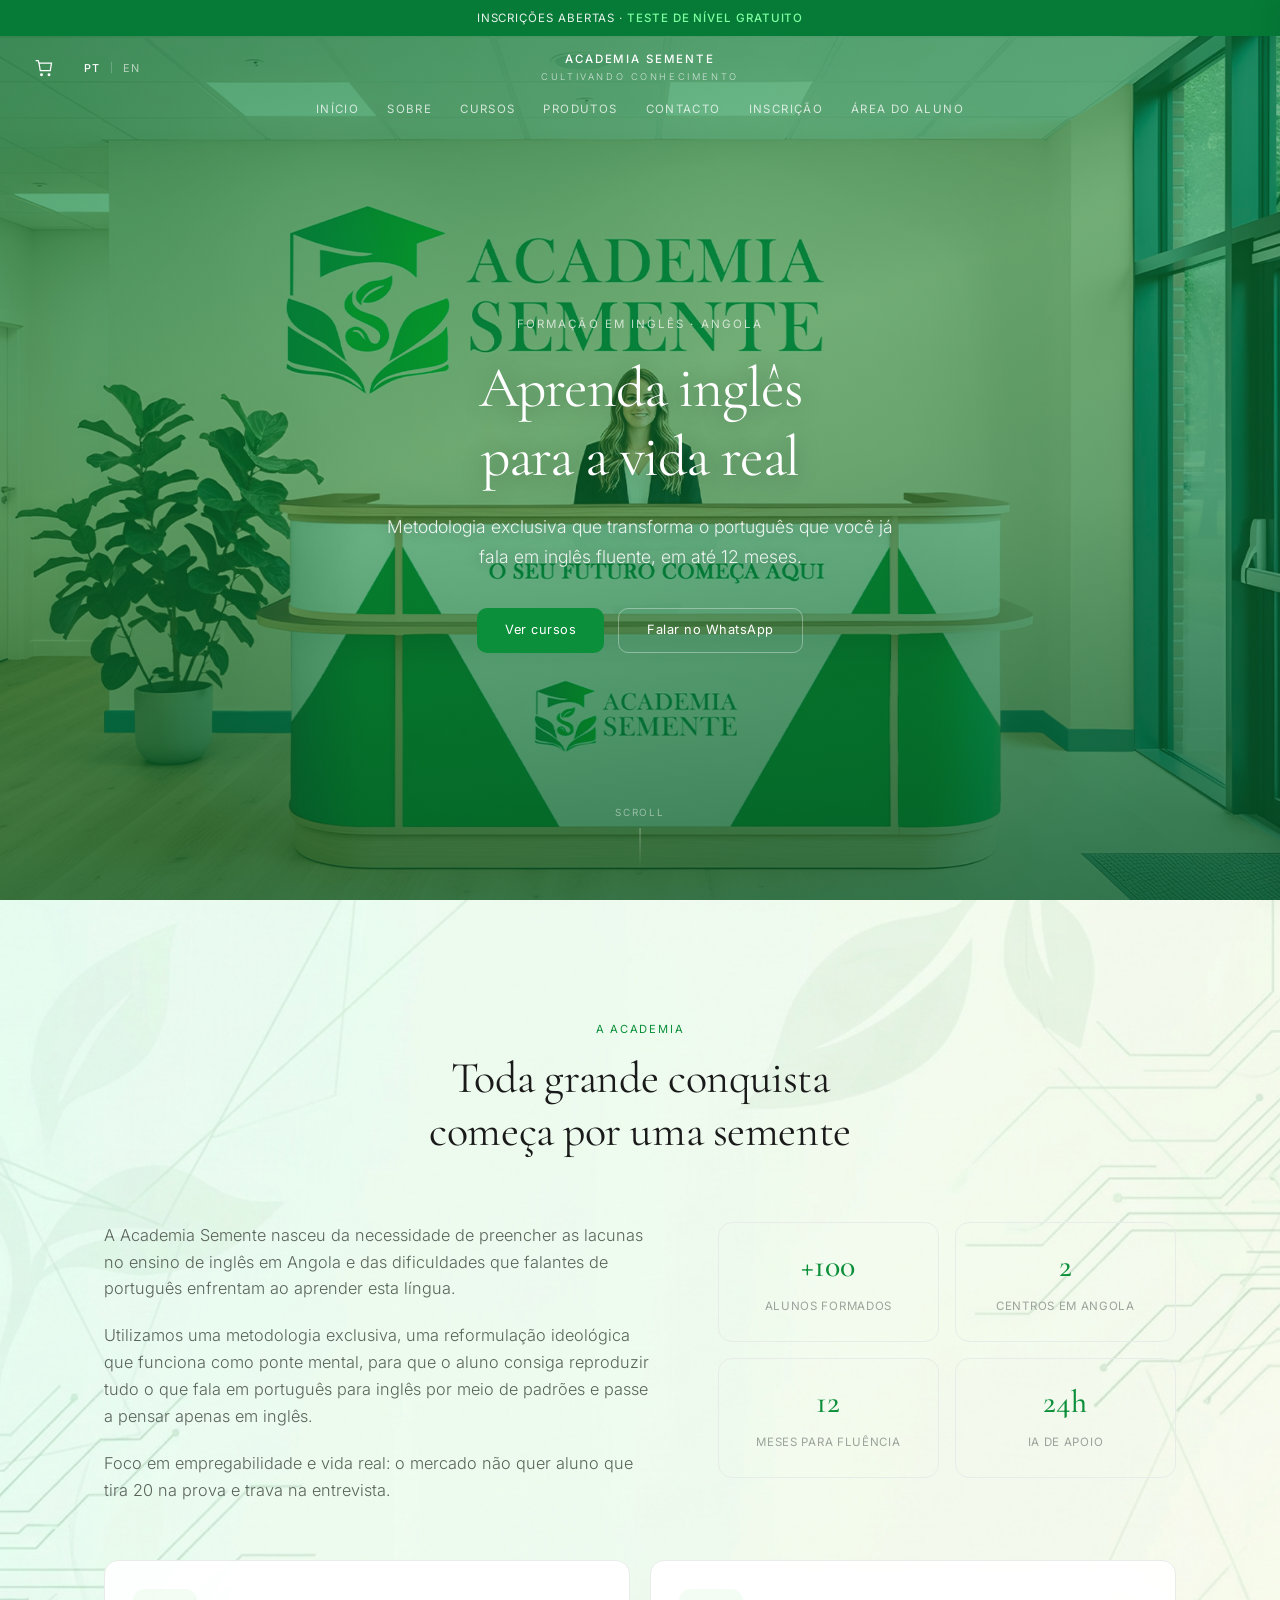
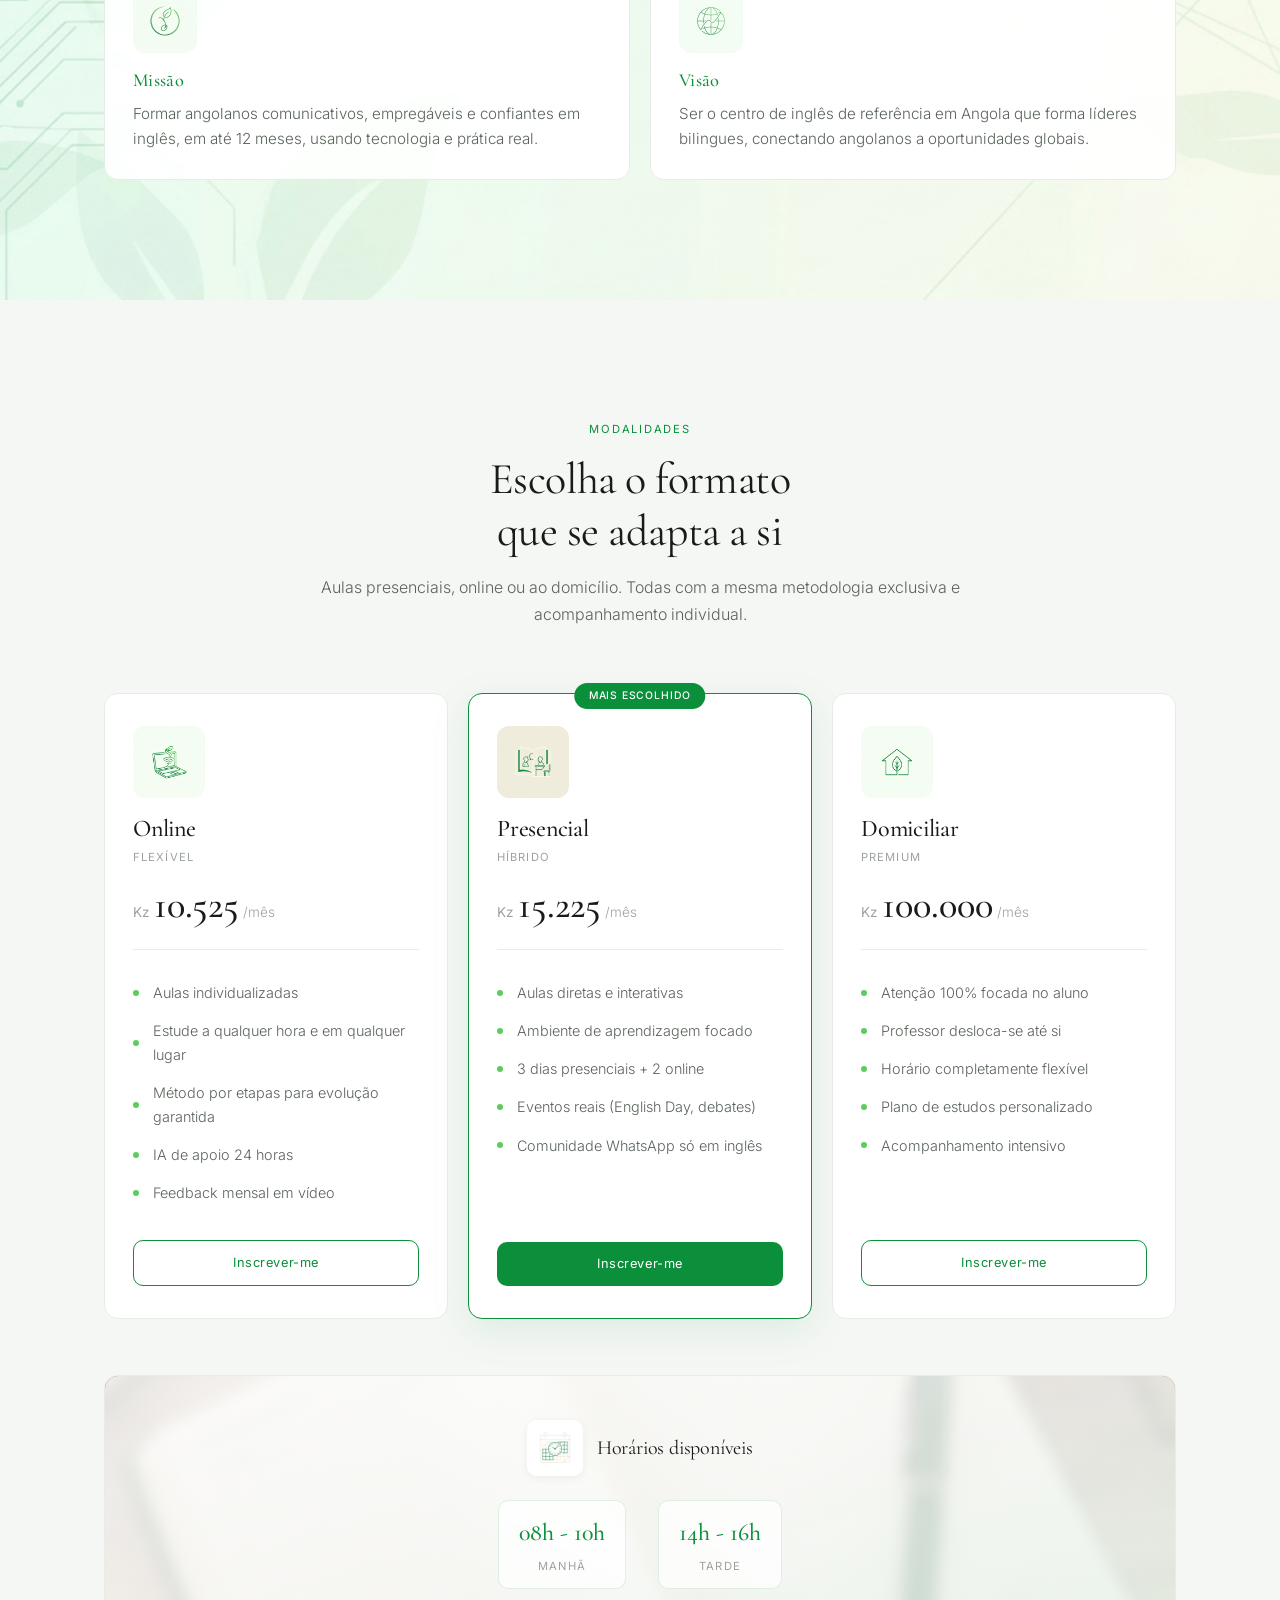
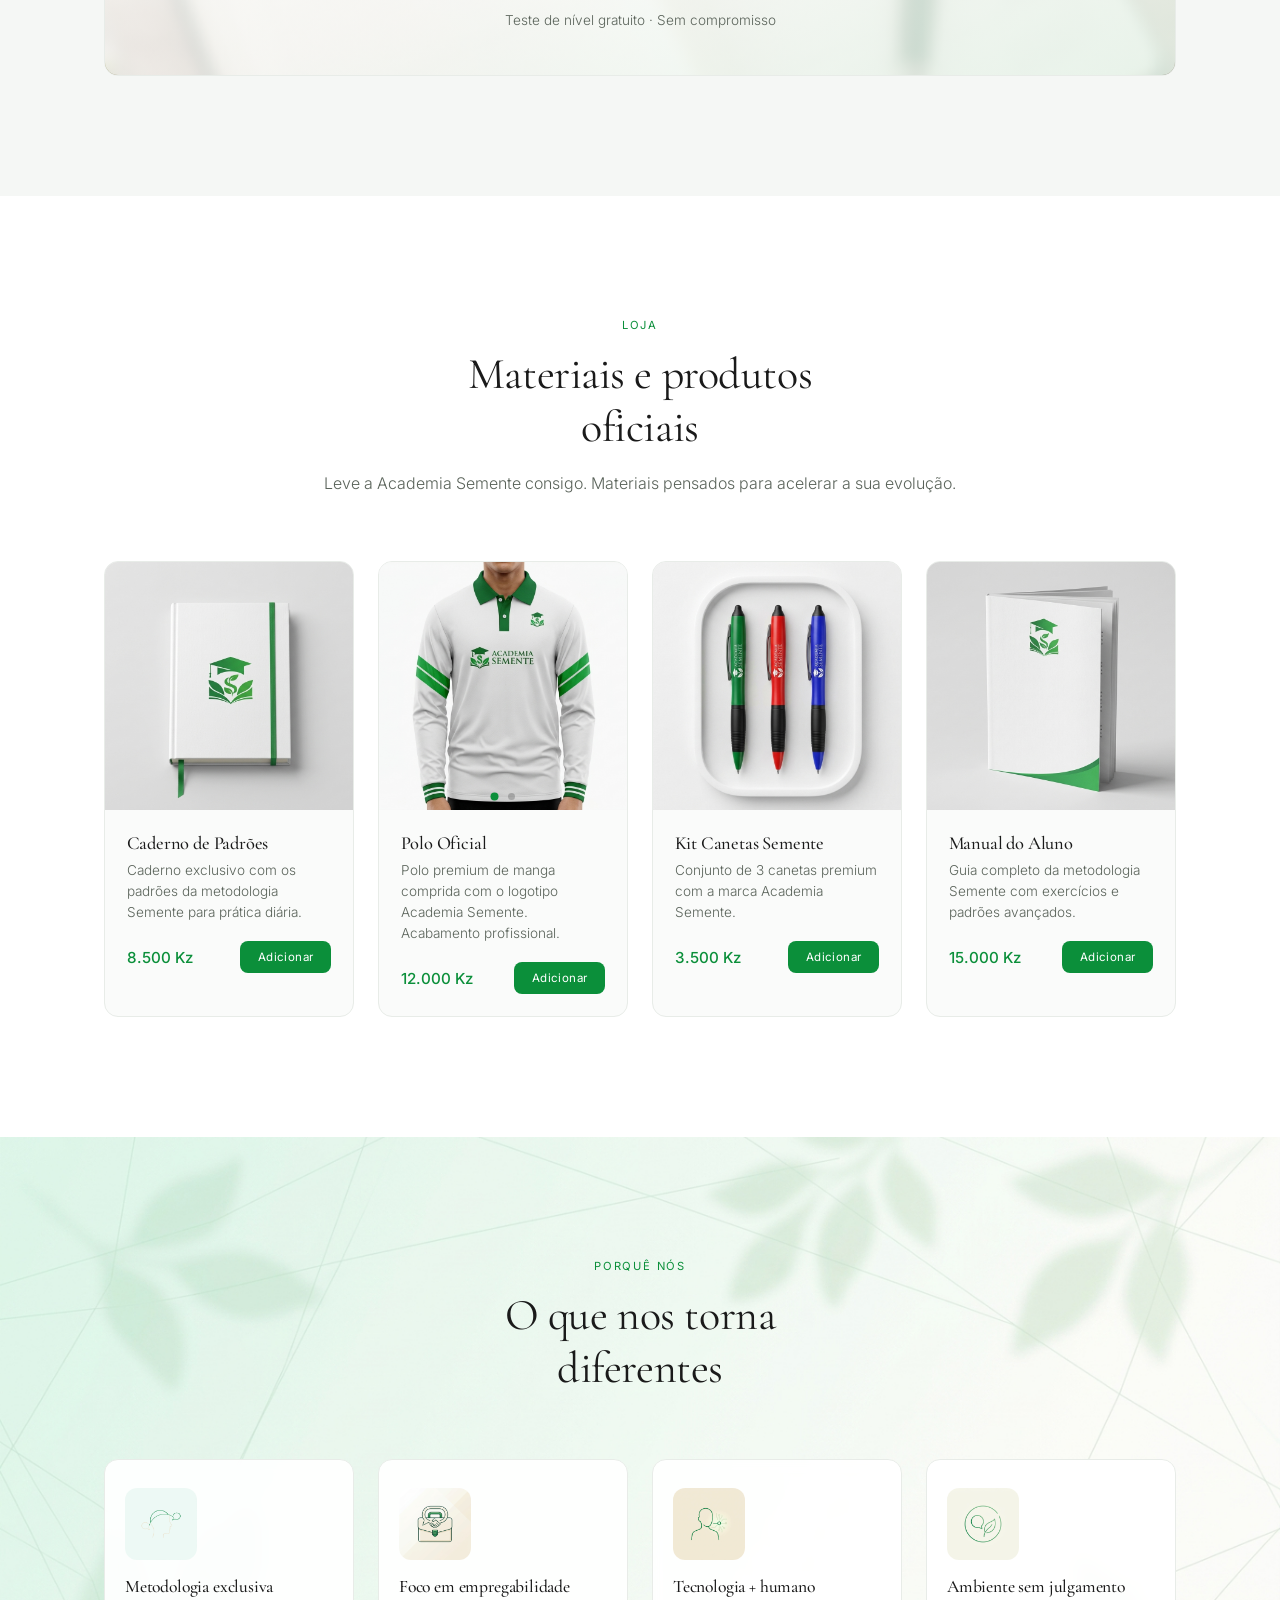
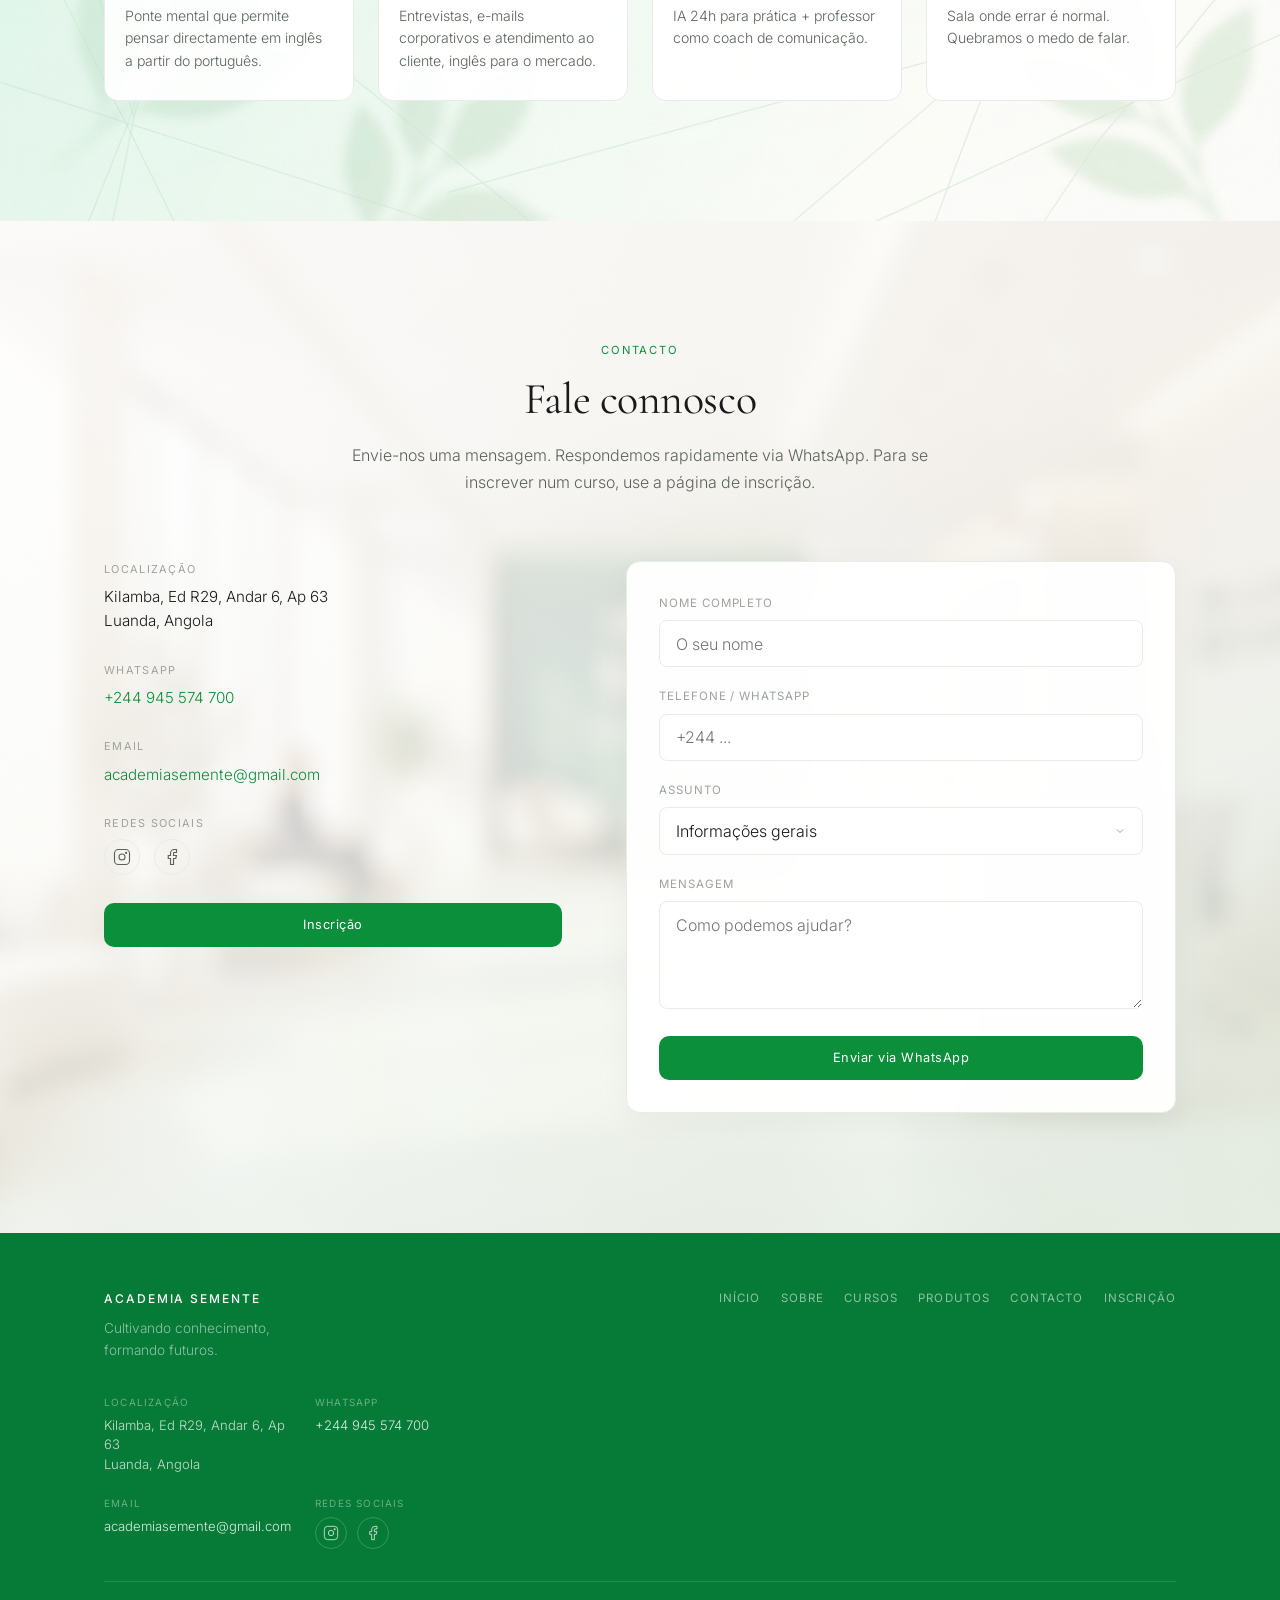
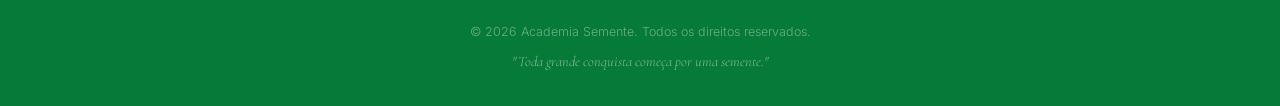
==== academiasemente/site/index.html @ af63379b "up" ====
<!DOCTYPE html>
<html lang="pt">
<head>
  <meta charset="UTF-8">
  <meta name="viewport" content="width=device-width, initial-scale=1.0">
  <meta name="description" content="Academia Semente: Formação em Inglês em Angola. Cursos presenciais, online e domiciliares. Metodologia exclusiva para angolanos.">
  <meta name="keywords" content="inglês Angola, academia semente, aprender inglês, cursos de inglês Luanda, Kilamba">
  <title>Academia Semente | Inglês para a vida real</title>
  
  <!-- Fonts -->
  <link rel="preconnect" href="https://fonts.googleapis.com">
  <link rel="preconnect" href="https://fonts.gstatic.com" crossorigin>
  <link href="https://fonts.googleapis.com/css2?family=Cormorant+Garamond:ital,wght@0,300;0,400;0,500;0,600;1,400&family=Inter:wght@300;400;500;600&display=swap" rel="stylesheet">
  
  <link rel="stylesheet" href="css/styles.css">
  <link rel="icon" href="data:image/svg+xml,<svg xmlns='http://www.w3.org/2000/svg' viewBox='0 0 100 100'><text y='.9em' font-size='90'>🌱</text></svg>">
</head>
<body>
  <!-- ========== ANNOUNCEMENT BAR ========== -->
  <div class="announce-bar" id="announceBar">
    <a href="#cursos" class="announce-link">
      <span data-i18n="announce">Inscrições abertas</span> · <span class="announce-accent" data-i18n="announceAccent">Teste de nível gratuito</span>
    </a>
  </div>

  <!-- ========== HEADER ========== -->
  <header class="site-header" id="siteHeader">
    <div class="header-inner">
      <!-- Mobile hamburger -->
      <button class="hamburger" id="hamburger" aria-label="Menu" aria-expanded="false">
        <span class="ham-line"></span>
        <span class="ham-line"></span>
        <span class="ham-line"></span>
      </button>

      <!-- Brand (centered) -->
      <a href="#inicio" class="brand">
        <span class="brand-name">ACADEMIA SEMENTE</span>
        <span class="brand-tagline" data-i18n="tagline">Cultivando conhecimento</span>
      </a>

      <!-- Right actions: cart + language -->
      <div class="header-actions">
        <button class="cart-btn" id="cartBtn" aria-label="Carrinho">
          <svg width="20" height="20" viewBox="0 0 24 24" fill="none" stroke="currentColor" stroke-width="1.5">
            <path d="M6 6h15l-1.5 9h-12z"/>
            <circle cx="9" cy="20" r="1"/>
            <circle cx="18" cy="20" r="1"/>
            <path d="M6 6L5 3H2"/>
          </svg>
          <span class="cart-count" id="cartCount">0</span>
        </button>
        <div class="lang-toggle">
          <button class="lang-btn active" data-lang="pt" aria-label="Português">PT</button>
          <span class="lang-divider">|</span>
          <button class="lang-btn" data-lang="en" aria-label="English">EN</button>
        </div>
      </div>
    </div>

    <!-- Desktop Navigation (below brand) -->
    <nav class="desktop-nav" id="desktopNav">
      <a href="#inicio" data-i18n="navHome">Início</a>
      <a href="#sobre" data-i18n="navAbout">Sobre</a>
      <a href="#cursos" data-i18n="navCourses">Cursos</a>
      <a href="#produtos" data-i18n="navProducts">Produtos</a>
      <a href="#contacto" data-i18n="navContact">Contacto</a>
      <a href="inscricao.html" data-i18n="navEnroll">Inscrição</a>
      <a href="conta.html" data-i18n="navAccount">Área do aluno</a>
    </nav>
  </header>

  <!-- ========== MOBILE DRAWER ========== -->
  <div class="drawer-overlay" id="drawerOverlay"></div>
  <aside class="mobile-drawer" id="mobileDrawer" aria-hidden="true">
    <div class="drawer-header">
      <span class="drawer-brand">ACADEMIA SEMENTE</span>
      <button class="drawer-close" id="drawerClose" aria-label="Fechar">
        <svg width="20" height="20" viewBox="0 0 24 24" fill="none" stroke="currentColor" stroke-width="1.5">
          <path d="M18 6L6 18M6 6l12 12"/>
        </svg>
      </button>
    </div>
    <nav class="drawer-nav">
      <a href="#inicio" data-i18n="navHome">Início</a>
      <a href="#sobre" data-i18n="navAbout">Sobre</a>
      <a href="#cursos" data-i18n="navCourses">Cursos</a>
      <a href="#produtos" data-i18n="navProducts">Produtos</a>
      <a href="#contacto" data-i18n="navContact">Contacto</a>
      <a href="inscricao.html" data-i18n="navEnroll">Inscrição</a>
      <a href="conta.html" data-i18n="navAccount">Área do aluno</a>
    </nav>
    <div class="drawer-footer">
      <a href="https://wa.me/244945574700" target="_blank" rel="noopener" class="drawer-whatsapp">
        <svg width="16" height="16" viewBox="0 0 24 24" fill="currentColor"><path d="M17.472 14.382c-.297-.149-1.758-.867-2.03-.967-.273-.099-.471-.148-.67.15-.197.297-.767.966-.94 1.164-.173.199-.347.223-.644.075-.297-.15-1.255-.463-2.39-1.475-.883-.788-1.48-1.761-1.653-2.059-.173-.297-.018-.458.13-.606.134-.133.298-.347.446-.52.149-.174.198-.298.298-.497.099-.198.05-.371-.025-.52-.075-.149-.669-1.612-.916-2.207-.242-.579-.487-.5-.669-.51-.173-.008-.371-.01-.57-.01-.198 0-.52.074-.792.372-.272.297-1.04 1.016-1.04 2.479 0 1.462 1.065 2.875 1.213 3.074.149.198 2.096 3.2 5.077 4.487.709.306 1.262.489 1.694.625.712.227 1.36.195 1.871.118.571-.085 1.758-.719 2.006-1.413.248-.694.248-1.289.173-1.413-.074-.124-.272-.198-.57-.347z"/><path d="M12 0C5.373 0 0 5.373 0 12c0 2.625.846 5.059 2.284 7.034L.789 23.512a.5.5 0 00.605.654l4.69-1.494A11.94 11.94 0 0012 24c6.627 0 12-5.373 12-12S18.627 0 12 0zm0 22c-2.39 0-4.605-.75-6.44-2.03l-.46-.3-3.04.97.96-3.15-.32-.48A9.96 9.96 0 012 12C2 6.477 6.477 2 12 2s10 4.477 10 10-4.477 10-10 10z"/></svg>
        WhatsApp
      </a>
    </div>
  </aside>

  <main>
    <!-- ========== HERO ========== -->
    <section class="hero" id="inicio">
      <div class="hero-bg"></div>
      <div class="hero-overlay"></div>
      <div class="hero-inner">
        <div class="hero-content">
          <p class="hero-eyebrow" data-i18n="heroEyebrow">Formação em Inglês · Angola</p>
          <h1 class="hero-title" data-i18n="heroTitle">Aprenda inglês<br>para a vida real</h1>
          <p class="hero-subtitle" data-i18n="heroSubtitle">Metodologia exclusiva que transforma o português que você já fala em inglês fluente, em até 12 meses.</p>
          <div class="hero-cta">
            <a href="#cursos" class="btn btn-primary" data-i18n="heroCta">Ver cursos</a>
            <a href="https://wa.me/244945574700?text=Olá! Gostaria de saber mais sobre os cursos da Academia Semente." target="_blank" rel="noopener" class="btn btn-ghost" data-i18n="heroCta2">Falar no WhatsApp</a>
          </div>
        </div>
      </div>
      <div class="hero-scroll">
        <span data-i18n="scroll">Scroll</span>
        <div class="scroll-line"></div>
      </div>
    </section>

    <!-- ========== SOBRE ========== -->
    <section class="section sobre" id="sobre">
      <div class="sobre-bg" aria-hidden="true"></div>
      <div class="container">
        <div class="section-header">
          <p class="section-eyebrow" data-i18n="aboutEyebrow">A Academia</p>
          <h2 class="section-title" data-i18n="aboutTitle">Toda grande conquista<br>começa por uma semente</h2>
        </div>

        <div class="sobre-grid">
          <div class="sobre-text">
            <p data-i18n="aboutP1">A Academia Semente nasceu da necessidade de preencher as lacunas no ensino de inglês em Angola e das dificuldades que falantes de português enfrentam ao aprender esta língua.</p>
            <p data-i18n="aboutP2">Utilizamos uma metodologia exclusiva, uma reformulação ideológica que funciona como ponte mental, para que o aluno consiga reproduzir tudo o que fala em português para inglês por meio de padrões e passe a pensar apenas em inglês.</p>
            <p data-i18n="aboutP3">Foco em empregabilidade e vida real: o mercado não quer aluno que tira 20 na prova e trava na entrevista.</p>
          </div>
          <div class="sobre-stats">
            <div class="stat-card">
              <span class="stat-number">+100</span>
              <span class="stat-label" data-i18n="statStudents">Alunos formados</span>
            </div>
            <div class="stat-card">
              <span class="stat-number">2</span>
              <span class="stat-label" data-i18n="statCenters">Centros em Angola</span>
            </div>
            <div class="stat-card">
              <span class="stat-number">12</span>
              <span class="stat-label" data-i18n="statMonths">Meses para fluência</span>
            </div>
            <div class="stat-card">
              <span class="stat-number">24h</span>
              <span class="stat-label" data-i18n="statAI">IA de apoio</span>
            </div>
          </div>
        </div>

        <div class="mission-vision">
          <div class="mv-card">
            <div class="mv-icon">
              <img src="assets/icons/missao.jpg" alt="" width="64" height="64" loading="lazy">
            </div>
            <h3 data-i18n="missionTitle">Missão</h3>
            <p data-i18n="missionText">Formar angolanos comunicativos, empregáveis e confiantes em inglês, em até 12 meses, usando tecnologia e prática real.</p>
          </div>
          <div class="mv-card">
            <div class="mv-icon">
              <img src="assets/icons/visao.jpg" alt="" width="64" height="64" loading="lazy">
            </div>
            <h3 data-i18n="visionTitle">Visão</h3>
            <p data-i18n="visionText">Ser o centro de inglês de referência em Angola que forma líderes bilingues, conectando angolanos a oportunidades globais.</p>
          </div>
        </div>
      </div>
    </section>

    <!-- ========== CURSOS / PREÇOS ========== -->
    <section class="section cursos" id="cursos">
      <div class="container">
        <div class="section-header">
          <p class="section-eyebrow" data-i18n="coursesEyebrow">Modalidades</p>
          <h2 class="section-title" data-i18n="coursesTitle">Escolha o formato<br>que se adapta a si</h2>
          <p class="section-desc" data-i18n="coursesDesc">Aulas presenciais, online ou ao domicílio. Todas com a mesma metodologia exclusiva e acompanhamento individual.</p>
        </div>

        <div class="pricing-grid">
          <!-- Online -->
          <article class="price-card">
            <div class="price-icon">
              <img src="assets/icons/online.jpg" alt="" width="72" height="72" loading="lazy">
            </div>
            <div class="price-header">
              <h3 data-i18n="onlineTitle">Online</h3>
              <p class="price-tag" data-i18n="onlineTag">Flexível</p>
            </div>
            <div class="price-amount">
              <span class="currency">Kz</span>
              <span class="value">10.525</span>
              <span class="period" data-i18n="perMonth">/mês</span>
            </div>
            <ul class="price-features">
              <li data-i18n="onlineF1">Aulas individualizadas</li>
              <li data-i18n="onlineF2">Estude a qualquer hora e em qualquer lugar</li>
              <li data-i18n="onlineF3">Método por etapas para evolução garantida</li>
              <li data-i18n="onlineF4">IA de apoio 24 horas</li>
              <li data-i18n="onlineF5">Feedback mensal em vídeo</li>
            </ul>
            <a href="inscricao.html?course=Online" class="btn btn-outline enroll-btn" data-course="Online" data-i18n="enrollBtn">Inscrever-me</a>
          </article>

          <!-- Presencial (featured) -->
          <article class="price-card featured">
            <div class="price-badge" data-i18n="popular">Mais escolhido</div>
            <div class="price-icon">
              <img src="assets/icons/presencial.jpg" alt="" width="72" height="72" loading="lazy">
            </div>
            <div class="price-header">
              <h3 data-i18n="presencialTitle">Presencial</h3>
              <p class="price-tag" data-i18n="presencialTag">Híbrido</p>
            </div>
            <div class="price-amount">
              <span class="currency">Kz</span>
              <span class="value">15.225</span>
              <span class="period" data-i18n="perMonth">/mês</span>
            </div>
            <ul class="price-features">
              <li data-i18n="presencialF1">Aulas diretas e interativas</li>
              <li data-i18n="presencialF2">Ambiente de aprendizagem focado</li>
              <li data-i18n="presencialF3">3 dias presenciais + 2 online</li>
              <li data-i18n="presencialF4">Eventos reais (English Day, debates)</li>
              <li data-i18n="presencialF5">Comunidade WhatsApp só em inglês</li>
            </ul>
            <a href="inscricao.html?course=Presencial" class="btn btn-primary enroll-btn" data-course="Presencial" data-i18n="enrollBtn">Inscrever-me</a>
          </article>

          <!-- Domiciliar -->
          <article class="price-card">
            <div class="price-icon">
              <img src="assets/icons/domiciliar.jpg" alt="" width="72" height="72" loading="lazy">
            </div>
            <div class="price-header">
              <h3 data-i18n="domiciliarTitle">Domiciliar</h3>
              <p class="price-tag" data-i18n="domiciliarTag">Premium</p>
            </div>
            <div class="price-amount">
              <span class="currency">Kz</span>
              <span class="value">100.000</span>
              <span class="period" data-i18n="perMonth">/mês</span>
            </div>
            <ul class="price-features">
              <li data-i18n="domiciliarF1">Atenção 100% focada no aluno</li>
              <li data-i18n="domiciliarF2">Professor desloca-se até si</li>
              <li data-i18n="domiciliarF3">Horário completamente flexível</li>
              <li data-i18n="domiciliarF4">Plano de estudos personalizado</li>
              <li data-i18n="domiciliarF5">Acompanhamento intensivo</li>
            </ul>
            <a href="inscricao.html?course=Domiciliar" class="btn btn-outline enroll-btn" data-course="Domiciliar" data-i18n="enrollBtn">Inscrever-me</a>
          </article>
        </div>

        <div class="horarios">
          <div class="horarios-header">
            <div class="horarios-icon">
              <img src="assets/icons/horarios.jpg" alt="" width="56" height="56" loading="lazy">
            </div>
            <h3 data-i18n="schedulesTitle">Horários disponíveis</h3>
          </div>
          <div class="horarios-list">
            <div class="horario-item">
              <span class="horario-time">08h - 10h</span>
              <span class="horario-label" data-i18n="morning">Manhã</span>
            </div>
            <div class="horario-item">
              <span class="horario-time">14h - 16h</span>
              <span class="horario-label" data-i18n="afternoon">Tarde</span>
            </div>
          </div>
          <p class="teste-gratis" data-i18n="freeTest">Teste de nível gratuito · Sem compromisso</p>
        </div>
      </div>
    </section>

    <!-- ========== PRODUTOS FÍSICOS ========== -->
    <section class="section produtos" id="produtos">
      <div class="container">
        <div class="section-header">
          <p class="section-eyebrow" data-i18n="productsEyebrow">Loja</p>
          <h2 class="section-title" data-i18n="productsTitle">Materiais e produtos<br>oficiais</h2>
          <p class="section-desc" data-i18n="productsDesc">Leve a Academia Semente consigo. Materiais pensados para acelerar a sua evolução.</p>
        </div>

        <div class="products-grid">
          <article class="product-card" data-id="caderno" data-name="Caderno de Padrões" data-price="8500" data-name-en="Patterns Notebook">
            <div class="product-image">
              <img src="assets/products/caderno.jpg" alt="Caderno de Padrões Academia Semente" loading="lazy">
            </div>
            <div class="product-info">
              <h3 data-i18n="prod1Title">Caderno de Padrões</h3>
              <p data-i18n="prod1Desc">Caderno exclusivo com os padrões da metodologia Semente para prática diária.</p>
              <div class="product-price">
                <span class="price">8.500 Kz</span>
                <button type="button" class="btn btn-sm add-to-cart" data-i18n="buyBtn">Adicionar</button>
              </div>
            </div>
          </article>

          <article class="product-card" data-id="polo" data-name="Polo Oficial" data-price="12000" data-name-en="Official Polo">
            <div class="product-image product-slider" data-slider>
              <div class="slider-track">
                <img src="assets/products/polo-front.jpg" alt="Polo Oficial - frente" loading="lazy" draggable="false">
                <img src="assets/products/polo-back.jpg" alt="Polo Oficial - costas" loading="lazy" draggable="false">
              </div>
              <button type="button" class="slider-dot active" data-slide="0" aria-label="Frente"></button>
              <button type="button" class="slider-dot" data-slide="1" aria-label="Costas"></button>
              <button type="button" class="slider-nav slider-prev" aria-label="Anterior">‹</button>
              <button type="button" class="slider-nav slider-next" aria-label="Seguinte">›</button>
            </div>
            <div class="product-info">
              <h3 data-i18n="prod2Title">Polo Oficial</h3>
              <p data-i18n="prod2Desc">Polo premium de manga comprida com o logotipo Academia Semente. Acabamento profissional.</p>
              <div class="product-price">
                <span class="price">12.000 Kz</span>
                <button type="button" class="btn btn-sm add-to-cart" data-i18n="buyBtn">Adicionar</button>
              </div>
            </div>
          </article>

          <article class="product-card" data-id="canetas" data-name="Kit Canetas Semente" data-price="3500" data-name-en="Semente Pen Kit">
            <div class="product-image">
              <img src="assets/products/canetas.jpg" alt="Kit Canetas Academia Semente" loading="lazy">
            </div>
            <div class="product-info">
              <h3 data-i18n="prod3Title">Kit Canetas Semente</h3>
              <p data-i18n="prod3Desc">Conjunto de 3 canetas premium com a marca Academia Semente.</p>
              <div class="product-price">
                <span class="price">3.500 Kz</span>
                <button type="button" class="btn btn-sm add-to-cart" data-i18n="buyBtn">Adicionar</button>
              </div>
            </div>
          </article>

          <article class="product-card" data-id="manual" data-name="Manual do Aluno" data-price="15000" data-name-en="Student Manual">
            <div class="product-image">
              <img src="assets/products/manual.jpg" alt="Manual do Aluno Academia Semente" loading="lazy">
            </div>
            <div class="product-info">
              <h3 data-i18n="prod4Title">Manual do Aluno</h3>
              <p data-i18n="prod4Desc">Guia completo da metodologia Semente com exercícios e padrões avançados.</p>
              <div class="product-price">
                <span class="price">15.000 Kz</span>
                <button type="button" class="btn btn-sm add-to-cart" data-i18n="buyBtn">Adicionar</button>
              </div>
            </div>
          </article>
        </div>
      </div>
    </section>

    <!-- ========== DIFERENCIAIS ========== -->
    <section class="section diferenciais">
      <div class="diferenciais-bg" aria-hidden="true"></div>
      <div class="container">
        <div class="section-header">
          <p class="section-eyebrow" data-i18n="diffEyebrow">Porquê nós</p>
          <h2 class="section-title" data-i18n="diffTitle">O que nos torna<br>diferentes</h2>
        </div>

        <div class="diff-grid">
          <div class="diff-item">
            <div class="diff-icon">
              <img src="assets/icons/metodologia.jpg" alt="" loading="lazy" width="80" height="80">
            </div>
            <h3 data-i18n="diff1Title">Metodologia exclusiva</h3>
            <p data-i18n="diff1Text">Ponte mental que permite pensar directamente em inglês a partir do português.</p>
          </div>
          <div class="diff-item">
            <div class="diff-icon">
              <img src="assets/icons/empregabilidade.jpg" alt="" loading="lazy" width="80" height="80">
            </div>
            <h3 data-i18n="diff2Title">Foco em empregabilidade</h3>
            <p data-i18n="diff2Text">Entrevistas, e-mails corporativos e atendimento ao cliente, inglês para o mercado.</p>
          </div>
          <div class="diff-item">
            <div class="diff-icon">
              <img src="assets/icons/tecnologia.jpg" alt="" loading="lazy" width="80" height="80">
            </div>
            <h3 data-i18n="diff3Title">Tecnologia + humano</h3>
            <p data-i18n="diff3Text">IA 24h para prática + professor como coach de comunicação.</p>
          </div>
          <div class="diff-item">
            <div class="diff-icon">
              <img src="assets/icons/ambiente.jpg" alt="" loading="lazy" width="80" height="80">
            </div>
            <h3 data-i18n="diff4Title">Ambiente sem julgamento</h3>
            <p data-i18n="diff4Text">Sala onde errar é normal. Quebramos o medo de falar.</p>
          </div>
        </div>
      </div>
    </section>

    <!-- ========== CONTACTO ========== -->
    <section class="section contacto" id="contacto">
      <div class="contacto-bg" aria-hidden="true"></div>
      <div class="container">
        <div class="section-header">
          <p class="section-eyebrow" data-i18n="contactEyebrow">Contacto</p>
          <h2 class="section-title" data-i18n="contactTitle">Fale connosco</h2>
          <p class="section-desc" data-i18n="contactDesc">Envie-nos uma mensagem. Respondemos rapidamente via WhatsApp. Para se inscrever num curso, use a página de inscrição.</p>
        </div>

        <div class="contact-grid">
          <div class="contact-info">
            <div class="info-item">
              <span class="info-label" data-i18n="locationLabel">Localização</span>
              <p>Kilamba, Ed R29, Andar 6, Ap 63<br>Luanda, Angola</p>
            </div>
            <div class="info-item">
              <span class="info-label" data-i18n="phoneLabel">WhatsApp</span>
              <p><a href="https://wa.me/244945574700">+244 945 574 700</a></p>
            </div>
            <div class="info-item">
              <span class="info-label" data-i18n="emailLabel">Email</span>
              <p><a href="mailto:academiasemente@gmail.com">academiasemente@gmail.com</a></p>
            </div>
            <div class="info-item">
              <span class="info-label" data-i18n="socialLabel">Redes sociais</span>
              <div class="social-links">
                <a href="https://www.instagram.com/academiasemente" target="_blank" rel="noopener" aria-label="Instagram">
                  <svg width="18" height="18" viewBox="0 0 24 24" fill="none" stroke="currentColor" stroke-width="1.5"><rect x="2" y="2" width="20" height="20" rx="5"/><circle cx="12" cy="12" r="4"/><circle cx="17.5" cy="6.5" r="1.5" fill="currentColor" stroke="none"/></svg>
                </a>
                <a href="https://www.facebook.com/profile.php?id=61584786747541" target="_blank" rel="noopener" aria-label="Facebook">
                  <svg width="18" height="18" viewBox="0 0 24 24" fill="none" stroke="currentColor" stroke-width="1.5"><path d="M18 2h-3a5 5 0 00-5 5v3H7v4h3v8h4v-8h3l1-4h-4V7a1 1 0 011-1h3z"/></svg>
                </a>
              </div>
            </div>
            <a href="inscricao.html" class="btn btn-primary" data-i18n="navEnroll">Inscrição</a>
          </div>

          <form class="contact-form" id="contactForm">
            <div class="form-group">
              <label for="c-name" data-i18n="formName">Nome completo</label>
              <input type="text" id="c-name" name="name" required placeholder="O seu nome" data-i18n-placeholder="formNamePh" autocomplete="name">
            </div>
            <div class="form-group">
              <label for="c-phone" data-i18n="formPhone">Telefone / WhatsApp</label>
              <input type="tel" id="c-phone" name="phone" required placeholder="+244 ..." data-i18n-placeholder="formPhonePh" autocomplete="tel">
            </div>
            <div class="form-group">
              <label for="c-interest" data-i18n="formInterest">Assunto</label>
              <select id="c-interest" name="interest">
                <option value="Informações gerais" data-i18n="optGeneral">Informações gerais</option>
                <option value="Cursos" data-i18n="optCourses">Cursos</option>
                <option value="Produtos" data-i18n="optProducts">Produtos / Materiais</option>
                <option value="Parcerias" data-i18n="optPartner">Parcerias</option>
                <option value="Outro" data-i18n="optOther">Outro</option>
              </select>
            </div>
            <div class="form-group">
              <label for="c-message" data-i18n="formMessage">Mensagem</label>
              <textarea id="c-message" name="message" rows="4" required placeholder="Como podemos ajudar?" data-i18n-placeholder="formMessagePh"></textarea>
            </div>
            <button type="submit" class="btn btn-primary btn-full" data-i18n="formSubmit">Enviar via WhatsApp</button>
          </form>
        </div>
      </div>
    </section>
  </main>

  <!-- ========== FOOTER ========== -->
  <footer class="site-footer">
    <div class="container">
      <div class="footer-top">
        <div class="footer-brand">
          <span class="footer-name">ACADEMIA SEMENTE</span>
          <p data-i18n="footerTag">Cultivando conhecimento, formando futuros.</p>
        </div>
        <div class="footer-links">
          <a href="#inicio" data-i18n="navHome">Início</a>
          <a href="#sobre" data-i18n="navAbout">Sobre</a>
          <a href="#cursos" data-i18n="navCourses">Cursos</a>
          <a href="#produtos" data-i18n="navProducts">Produtos</a>
          <a href="#contacto" data-i18n="navContact">Contacto</a>
          <a href="inscricao.html" data-i18n="navEnroll">Inscrição</a>
        </div>
        <div class="footer-contact">
          <div class="footer-contact-item">
            <span class="footer-contact-label" data-i18n="locationLabel">Localização</span>
            <p>Kilamba, Ed R29, Andar 6, Ap 63<br>Luanda, Angola</p>
          </div>
          <div class="footer-contact-item">
            <span class="footer-contact-label" data-i18n="phoneLabel">WhatsApp</span>
            <p><a href="https://wa.me/244945574700">+244 945 574 700</a></p>
          </div>
          <div class="footer-contact-item">
            <span class="footer-contact-label" data-i18n="emailLabel">Email</span>
            <p><a href="mailto:academiasemente@gmail.com">academiasemente@gmail.com</a></p>
          </div>
          <div class="footer-contact-item">
            <span class="footer-contact-label" data-i18n="socialLabel">Redes sociais</span>
            <div class="footer-social">
              <a href="https://www.instagram.com/academiasemente" target="_blank" rel="noopener" aria-label="Instagram">
                <svg width="16" height="16" viewBox="0 0 24 24" fill="none" stroke="currentColor" stroke-width="1.5"><rect x="2" y="2" width="20" height="20" rx="5"/><circle cx="12" cy="12" r="4"/><circle cx="17.5" cy="6.5" r="1.5" fill="currentColor" stroke="none"/></svg>
              </a>
              <a href="https://www.facebook.com/profile.php?id=61584786747541" target="_blank" rel="noopener" aria-label="Facebook">
                <svg width="16" height="16" viewBox="0 0 24 24" fill="none" stroke="currentColor" stroke-width="1.5"><path d="M18 2h-3a5 5 0 00-5 5v3H7v4h3v8h4v-8h3l1-4h-4V7a1 1 0 011-1h3z"/></svg>
              </a>
            </div>
          </div>
        </div>
      </div>
      <div class="footer-bottom">
        <p>© <span id="year"></span> Academia Semente. <span data-i18n="rights">Todos os direitos reservados.</span></p>
        <p class="footer-motto">"Toda grande conquista começa por uma semente."</p>
      </div>
    </div>
  </footer>

  <!-- ========== CART DRAWER (right) ========== -->
  <div class="cart-overlay" id="cartOverlay"></div>
  <aside class="cart-drawer" id="cartDrawer" aria-hidden="true">
    <div class="cart-header">
      <h3 data-i18n="cartTitle">Carrinho</h3>
      <button class="cart-close" id="cartClose" aria-label="Fechar">
        <svg width="20" height="20" viewBox="0 0 24 24" fill="none" stroke="currentColor" stroke-width="1.5">
          <path d="M18 6L6 18M6 6l12 12"/>
        </svg>
      </button>
    </div>
    <div class="cart-body" id="cartBody">
      <p class="cart-empty" data-i18n="cartEmpty">O seu carrinho está vazio.</p>
    </div>
    <div class="cart-footer" id="cartFooter" hidden>
      <div class="cart-total-row">
        <span data-i18n="cartTotal">Total</span>
        <strong id="cartTotal">0 Kz</strong>
      </div>
      <button type="button" class="btn btn-outline btn-full cart-clear" id="cartClear" data-i18n="cartClear">Limpar tudo</button>
      <button type="button" class="btn btn-primary btn-full" id="cartCheckout" data-i18n="cartCheckout">Finalizar compra</button>
    </div>
  </aside>

  <script src="js/main.js"></script>
</body>
</html>
---- academiasemente/site/css/styles.css ----
/* ============================================
   ACADEMIA SEMENTE — Luxury Education Website
   Thin lines · Generous space · Light type
   ============================================ */

:root {
  /* Brand palette */
  --green-primary: #0B8F3A;
  --green-secondary: #19B51A;
  --green-dark: #067A37;
  --green-soft: #e8f5ec;
  --black: #1A1A1A;
  --white: #FFFFFF;
  --off-white: #FAFBFA;
  --gray-100: #F5F7F5;
  --gray-200: #E8ECE8;
  --gray-400: #9CA39C;
  --gray-600: #5A635A;
  --gray-800: #2D332D;

  /* Surfaces */
  --surface: #FFFFFF;
  --surface-elevated: #FFFFFF;
  --text: #1A1A1A;
  --text-soft: #5A635A;
  --text-muted: #9CA39C;
  --accent: #0B8F3A;
  --accent-hover: #067A37;

  /* Layout */
  --header-height: 72px;
  --announce-height: 36px;
  --radius: 14px;
  --radius-btn: 10px;
  --max-width: 1120px;
  --section-pad: clamp(4.5rem, 10vw, 7.5rem);

  /* Transitions */
  --ease: cubic-bezier(0.25, 0.1, 0.25, 1);
  --trans: 0.3s var(--ease);
}

/* Reset & Base */
*, *::before, *::after {
  box-sizing: border-box;
  margin: 0;
  padding: 0;
}

html {
  scroll-behavior: smooth;
  font-size: 16px;
  -webkit-font-smoothing: antialiased;
  -moz-osx-font-smoothing: grayscale;
}

body {
  font-family: 'Inter', system-ui, -apple-system, sans-serif;
  font-weight: 400;
  font-size: 1rem;
  line-height: 1.65;
  color: var(--text);
  background: var(--off-white);
  overflow-x: hidden;
}

body.drawer-open {
  overflow: hidden;
}

img { max-width: 100%; display: block; }
a { color: inherit; text-decoration: none; }
ul { list-style: none; }
button, input, select, textarea {
  font-family: inherit;
  font-size: inherit;
  border: none;
  background: none;
  outline: none;
}

/* Typography */
h1, h2, h3, h4 {
  font-family: 'Cormorant Garamond', Georgia, serif;
  font-weight: 400;
  line-height: 1.2;
  letter-spacing: -0.01em;
}

.container {
  width: 100%;
  max-width: var(--max-width);
  margin: 0 auto;
  padding: 0 1.5rem;
}

/* ========== ANNOUNCEMENT BAR ========== */
.announce-bar {
  position: fixed;
  top: 0;
  left: 0;
  right: 0;
  height: var(--announce-height);
  background: var(--green-dark);
  color: var(--white);
  z-index: 1001;
  display: flex;
  align-items: center;
  justify-content: center;
  transition: transform 0.35s var(--ease);
}

.announce-bar.hidden {
  transform: translateY(-100%);
}

.announce-link {
  font-size: 0.72rem;
  font-weight: 400;
  letter-spacing: 0.08em;
  text-transform: uppercase;
  color: rgba(255,255,255,0.9);
  transition: color var(--trans);
}

.announce-link:hover {
  color: var(--white);
}

.announce-accent {
  color: #7dffa0;
  font-weight: 500;
}

/* ========== HEADER ========== */
.site-header {
  position: fixed;
  top: var(--announce-height);
  left: 0;
  right: 0;
  z-index: 1000;
  transition: top 0.35s var(--ease), background 0.3s var(--ease), border-color 0.3s var(--ease), box-shadow 0.3s var(--ease);
}

.site-header.scrolled {
  /* Stay below announce bar; JS sets top:0 only when announce is hidden */
  top: var(--announce-height);
  background: rgba(255, 255, 255, 0.95);
  backdrop-filter: blur(14px);
  -webkit-backdrop-filter: blur(14px);
  border-bottom: 1px solid var(--gray-200);
  box-shadow: 0 1px 16px rgba(0,0,0,0.05);
}

.site-header.scrolled .brand-name {
  color: var(--text);
}

.site-header.scrolled .brand-tagline {
  color: var(--gray-600);
}

.site-header.scrolled .desktop-nav a {
  color: var(--gray-600);
}

.site-header.scrolled .desktop-nav a:hover {
  color: var(--accent);
}

.site-header.scrolled .lang-btn {
  color: var(--gray-600);
}

.site-header.scrolled .lang-btn.active {
  color: var(--accent);
}

.site-header.scrolled .lang-divider {
  color: var(--gray-400);
}

.site-header.scrolled .ham-line {
  background: var(--text);
}

.site-header.scrolled .cart-btn {
  color: var(--text);
}

.site-header.scrolled .cart-count {
  background: var(--accent);
  color: var(--white);
}

.header-inner {
  display: flex;
  align-items: center;
  justify-content: space-between;
  height: var(--header-height);
  padding: 0 1.5rem;
  max-width: 1400px;
  margin: 0 auto;
  position: relative;
}

/* Brand — centered */
.brand {
  position: absolute;
  left: 50%;
  transform: translateX(-50%);
  display: flex;
  flex-direction: column;
  align-items: center;
  text-align: center;
  transition: color var(--trans);
}

.brand-name {
  font-family: 'Inter', sans-serif;
  font-size: 0.72rem;
  font-weight: 500;
  letter-spacing: 0.16em;
  text-transform: uppercase;
  color: var(--white);
  line-height: 1.3;
}

.brand-tagline {
  font-family: 'Inter', sans-serif;
  font-size: 0.58rem;
  font-weight: 300;
  letter-spacing: 0.28em;
  text-transform: uppercase;
  color: rgba(255,255,255,0.7);
  margin-top: 2px;
}

/* Hamburger */
.hamburger {
  display: flex;
  flex-direction: column;
  justify-content: center;
  gap: 5px;
  width: 28px;
  height: 28px;
  cursor: pointer;
  z-index: 10;
  padding: 0;
}

.ham-line {
  display: block;
  width: 20px;
  height: 1.5px;
  background: var(--white);
  transition: transform 0.3s var(--ease), opacity 0.3s var(--ease), background 0.3s var(--ease);
  transform-origin: center;
}

.hamburger.active .ham-line:nth-child(1) {
  transform: translateY(6.5px) rotate(45deg);
}

.hamburger.active .ham-line:nth-child(2) {
  opacity: 0;
  transform: scaleX(0);
}

.hamburger.active .ham-line:nth-child(3) {
  transform: translateY(-6.5px) rotate(-45deg);
}

/* Header actions (cart + lang) */
.header-actions {
  display: flex;
  align-items: center;
  gap: 1rem;
  z-index: 10;
}

.cart-btn {
  position: relative;
  width: 40px;
  height: 40px;
  display: flex;
  align-items: center;
  justify-content: center;
  color: var(--white);
  cursor: pointer;
  transition: color var(--trans);
  touch-action: manipulation;
  -webkit-tap-highlight-color: transparent;
  background: transparent;
  border: none;
  padding: 0;
}

.cart-btn svg {
  pointer-events: none;
}

.cart-btn:hover {
  color: rgba(255,255,255,0.8);
}

.cart-count {
  position: absolute;
  top: 2px;
  right: 0;
  min-width: 16px;
  height: 16px;
  padding: 0 4px;
  border-radius: 8px;
  background: var(--green-secondary);
  color: var(--white);
  font-size: 0.6rem;
  font-weight: 500;
  display: flex;
  align-items: center;
  justify-content: center;
  line-height: 1;
  opacity: 0;
  transform: scale(0.6);
  transition: opacity 0.2s, transform 0.2s;
}

.cart-count.visible {
  opacity: 1;
  transform: scale(1);
}

/* Language toggle */
.lang-toggle {
  display: flex;
  align-items: center;
  gap: 6px;
}

.lang-btn {
  font-size: 0.68rem;
  font-weight: 400;
  letter-spacing: 0.1em;
  color: rgba(255,255,255,0.6);
  cursor: pointer;
  padding: 2px 4px;
  transition: color var(--trans);
}

.lang-btn.active {
  color: var(--white);
  font-weight: 500;
}

.lang-btn:hover {
  color: var(--white);
}

.lang-divider {
  font-size: 0.6rem;
  color: rgba(255,255,255,0.3);
}

/* Desktop Navigation */
.desktop-nav {
  display: none;
  justify-content: center;
  gap: 1.75rem;
  padding-bottom: 1rem;
  max-width: 1400px;
  margin: 0 auto;
}

.desktop-nav a {
  font-size: 0.72rem;
  font-weight: 400;
  letter-spacing: 0.12em;
  text-transform: uppercase;
  color: rgba(255,255,255,0.75);
  transition: color var(--trans);
  position: relative;
}

.desktop-nav a:hover {
  color: var(--white);
}

.site-header.scrolled .desktop-nav a {
  color: var(--gray-600);
}

.site-header.scrolled .desktop-nav a:hover {
  color: var(--accent);
}

@media (min-width: 900px) {
  .hamburger {
    display: none;
  }
  .desktop-nav {
    display: flex;
  }
  .header-inner {
    height: 64px;
  }
  .site-header {
    /* taller to accommodate nav below brand */
  }
}

/* ========== MOBILE DRAWER ========== */
.drawer-overlay {
  position: fixed;
  inset: 0;
  background: rgba(0,0,0,0.45);
  z-index: 1100;
  opacity: 0;
  visibility: hidden;
  transition: opacity 0.3s var(--ease), visibility 0.3s var(--ease);
}

.drawer-overlay.open {
  opacity: 1;
  visibility: visible;
}

.mobile-drawer {
  position: fixed;
  top: 0;
  left: 0;
  width: 85%;
  max-width: 320px;
  height: 100%;
  background: var(--surface);
  z-index: 1101;
  transform: translateX(-100%);
  transition: transform 0.35s var(--ease);
  display: flex;
  flex-direction: column;
  padding: 1.5rem;
  border-right: 1px solid var(--gray-200);
}

.mobile-drawer.open {
  transform: translateX(0);
}

.drawer-header {
  display: flex;
  justify-content: space-between;
  align-items: center;
  margin-bottom: 2.5rem;
  padding-bottom: 1rem;
  border-bottom: 1px solid var(--gray-200);
}

.drawer-brand {
  font-size: 0.7rem;
  font-weight: 500;
  letter-spacing: 0.14em;
  text-transform: uppercase;
  color: var(--text);
}

.drawer-close {
  width: 32px;
  height: 32px;
  display: flex;
  align-items: center;
  justify-content: center;
  color: var(--gray-600);
  cursor: pointer;
  transition: color var(--trans);
}

.drawer-close:hover {
  color: var(--text);
}

.drawer-nav {
  display: flex;
  flex-direction: column;
  gap: 0.25rem;
  flex: 1;
}

.drawer-nav a {
  font-size: 0.8rem;
  font-weight: 400;
  letter-spacing: 0.12em;
  text-transform: uppercase;
  color: var(--text);
  padding: 0.85rem 0;
  border-bottom: 1px solid var(--gray-100);
  transition: color var(--trans), padding-left var(--trans);
}

.drawer-nav a:hover {
  color: var(--accent);
  padding-left: 0.5rem;
}

.drawer-footer {
  padding-top: 1.5rem;
  border-top: 1px solid var(--gray-200);
}

.drawer-whatsapp {
  display: inline-flex;
  align-items: center;
  gap: 0.5rem;
  font-size: 0.75rem;
  font-weight: 400;
  letter-spacing: 0.06em;
  color: var(--accent);
  transition: color var(--trans);
}

.drawer-whatsapp:hover {
  color: var(--green-dark);
}

/* ========== BUTTONS ========== */
.btn {
  display: inline-flex;
  align-items: center;
  justify-content: center;
  padding: 0.85rem 1.75rem;
  font-size: 0.8rem;
  font-weight: 400;
  letter-spacing: 0.04em;
  border-radius: var(--radius-btn);
  cursor: pointer;
  transition: all 0.25s var(--ease);
  text-align: center;
  line-height: 1.3;
}

.btn-primary {
  background: var(--accent);
  color: var(--white);
}

.btn-primary:hover {
  background: var(--green-dark);
  transform: translateY(-1px);
}

.btn-outline {
  background: transparent;
  color: var(--accent);
  border: 1px solid var(--accent);
}

.btn-outline:hover {
  background: var(--accent);
  color: var(--white);
}

.btn-ghost {
  background: transparent;
  color: var(--white);
  border: 1px solid rgba(255,255,255,0.35);
}

.btn-ghost:hover {
  background: rgba(255,255,255,0.1);
  border-color: rgba(255,255,255,0.6);
}

.btn-sm {
  padding: 0.55rem 1.1rem;
  font-size: 0.72rem;
  background: var(--accent);
  color: var(--white);
  border-radius: 8px;
}

.btn-sm:hover {
  background: var(--green-dark);
}

.btn-full {
  width: 100%;
}

/* ========== HERO ========== */
.hero {
  position: relative;
  min-height: 100vh;
  display: flex;
  align-items: center;
  justify-content: center;
  padding: calc(var(--header-height) + var(--announce-height) + 1.5rem) 1.5rem 4rem;
  overflow: hidden;
}

.hero-bg {
  position: absolute;
  inset: 0;
  background-image: url('../assets/hero.jpg');
  background-size: cover;
  background-position: center center;
  background-repeat: no-repeat;
  z-index: 0;
}

/* Dark green tint so text stays readable on the photo */
.hero-overlay {
  position: absolute;
  inset: 0;
  z-index: 1;
  background:
    linear-gradient(160deg, rgba(6, 122, 55, 0.72) 0%, rgba(11, 143, 58, 0.55) 45%, rgba(6, 100, 45, 0.7) 100%),
    linear-gradient(to top, rgba(0, 0, 0, 0.35) 0%, transparent 45%);
}

.hero-inner {
  position: relative;
  z-index: 2;
  width: 100%;
  max-width: 720px;
  display: flex;
  flex-direction: column;
  align-items: center;
}

.hero-content {
  text-align: center;
}

.hero-eyebrow {
  font-size: 0.72rem;
  font-weight: 400;
  letter-spacing: 0.18em;
  text-transform: uppercase;
  color: rgba(255,255,255,0.7);
  margin-bottom: 1.25rem;
}

.hero-title {
  font-size: clamp(2.3rem, 7vw, 3.6rem);
  font-weight: 400;
  color: var(--white);
  margin-bottom: 1.25rem;
  letter-spacing: -0.02em;
  text-shadow: 0 2px 24px rgba(0,0,0,0.3);
}

.hero-subtitle {
  font-size: clamp(0.95rem, 2.2vw, 1.1rem);
  font-weight: 300;
  color: rgba(255,255,255,0.88);
  max-width: 520px;
  margin: 0 auto 2.25rem;
  line-height: 1.7;
  text-shadow: 0 1px 14px rgba(0,0,0,0.25);
}

.hero-cta {
  display: flex;
  flex-wrap: wrap;
  gap: 0.85rem;
  justify-content: center;
}

.hero-scroll {
  position: absolute;
  bottom: 2rem;
  left: 50%;
  transform: translateX(-50%);
  display: flex;
  flex-direction: column;
  align-items: center;
  gap: 0.5rem;
  z-index: 1;
}

.hero-scroll span {
  font-size: 0.62rem;
  letter-spacing: 0.2em;
  text-transform: uppercase;
  color: rgba(255,255,255,0.45);
}

.scroll-line {
  width: 1px;
  height: 40px;
  background: linear-gradient(to bottom, rgba(255,255,255,0.4), transparent);
  animation: scrollPulse 2s ease-in-out infinite;
}

@keyframes scrollPulse {
  0%, 100% { opacity: 0.4; transform: scaleY(1); }
  50% { opacity: 1; transform: scaleY(1.1); }
}

/* ========== SECTIONS ========== */
.section {
  padding: var(--section-pad) 0;
}

.section-header {
  text-align: center;
  margin-bottom: clamp(2.5rem, 5vw, 4rem);
  max-width: 640px;
  margin-left: auto;
  margin-right: auto;
}

.section-eyebrow {
  font-size: 0.7rem;
  font-weight: 400;
  letter-spacing: 0.16em;
  text-transform: uppercase;
  color: var(--accent);
  margin-bottom: 0.85rem;
}

.section-title {
  font-size: clamp(1.9rem, 4vw, 2.75rem);
  color: var(--text);
  margin-bottom: 1rem;
}

.section-desc {
  font-size: 1rem;
  font-weight: 300;
  color: var(--text-soft);
  line-height: 1.7;
}

/* ========== SOBRE ========== */
.sobre {
  position: relative;
  background: var(--white);
  overflow: hidden;
}

.sobre-bg {
  position: absolute;
  inset: 0;
  background-image: url('../assets/sobre-bg.jpg');
  background-size: cover;
  background-position: center center;
  background-repeat: no-repeat;
  z-index: 0;
}

.sobre > .container {
  position: relative;
  z-index: 1;
}

.sobre-grid {
  display: grid;
  gap: 3rem;
  margin-bottom: 3.5rem;
}

@media (min-width: 768px) {
  .sobre-grid {
    grid-template-columns: 1.2fr 1fr;
    gap: 4rem;
    align-items: start;
  }
}

.sobre-text p {
  font-weight: 300;
  color: var(--text-soft);
  margin-bottom: 1.25rem;
  font-size: 1.02rem;
}

.sobre-text p:last-child {
  margin-bottom: 0;
}

.sobre-stats {
  display: grid;
  grid-template-columns: 1fr 1fr;
  gap: 1rem;
}

.stat-card {
  border: 1px solid var(--gray-200);
  border-radius: var(--radius);
  padding: 1.5rem 1.25rem;
  text-align: center;
  transition: border-color var(--trans);
}

.stat-card:hover {
  border-color: var(--green-primary);
}

.stat-number {
  display: block;
  font-family: 'Cormorant Garamond', serif;
  font-size: 2rem;
  font-weight: 500;
  color: var(--accent);
  line-height: 1.2;
  margin-bottom: 0.35rem;
}

.stat-label {
  font-size: 0.72rem;
  font-weight: 400;
  letter-spacing: 0.06em;
  text-transform: uppercase;
  color: var(--text-muted);
}

.mission-vision {
  display: grid;
  gap: 1.25rem;
}

@media (min-width: 640px) {
  .mission-vision {
    grid-template-columns: 1fr 1fr;
  }
}

.mv-card {
  border: 1px solid var(--gray-200);
  border-radius: var(--radius);
  padding: 1.75rem;
  background: rgba(255, 255, 255, 0.92);
  backdrop-filter: blur(6px);
  -webkit-backdrop-filter: blur(6px);
}

.mv-icon {
  width: 64px;
  height: 64px;
  margin-bottom: 1rem;
  border-radius: 12px;
  overflow: hidden;
  background: #f7f9f6;
}

.mv-icon img {
  width: 100%;
  height: 100%;
  object-fit: cover;
  object-position: center;
  display: block;
}

.mv-card h3 {
  font-size: 1.15rem;
  font-weight: 500;
  color: var(--accent);
  margin-bottom: 0.65rem;
  letter-spacing: 0.02em;
}

.mv-card p {
  font-weight: 300;
  font-size: 0.95rem;
  color: var(--text-soft);
}

/* ========== CURSOS / PRICING ========== */
.cursos {
  background: var(--gray-100);
}

.pricing-grid {
  display: grid;
  gap: 1.5rem;
  margin-bottom: 3.5rem;
}

@media (min-width: 768px) {
  .pricing-grid {
    grid-template-columns: repeat(3, 1fr);
    gap: 1.25rem;
  }
}

.price-card {
  background: var(--white);
  border: 1px solid var(--gray-200);
  border-radius: var(--radius);
  padding: 2rem 1.75rem;
  display: flex;
  flex-direction: column;
  position: relative;
  transition: border-color var(--trans), box-shadow var(--trans);
}

.price-card:hover {
  border-color: var(--green-primary);
  box-shadow: 0 8px 30px rgba(11, 143, 58, 0.06);
}

.price-card.featured {
  border-color: var(--green-primary);
  box-shadow: 0 12px 40px rgba(11, 143, 58, 0.1);
}

.price-badge {
  position: absolute;
  top: -11px;
  left: 50%;
  transform: translateX(-50%);
  background: var(--accent);
  color: var(--white);
  font-size: 0.65rem;
  font-weight: 500;
  letter-spacing: 0.08em;
  text-transform: uppercase;
  padding: 0.3rem 0.9rem;
  border-radius: 20px;
}

.price-icon {
  width: 72px;
  height: 72px;
  margin-bottom: 1.1rem;
  border-radius: 12px;
  overflow: hidden;
  background: #f7f9f6;
}

.price-icon img {
  width: 100%;
  height: 100%;
  object-fit: cover;
  object-position: center;
  display: block;
}

.price-header {
  margin-bottom: 1.25rem;
}

.price-header h3 {
  font-size: 1.5rem;
  font-weight: 500;
  color: var(--text);
  margin-bottom: 0.25rem;
}

.price-tag {
  font-size: 0.7rem;
  font-weight: 400;
  letter-spacing: 0.1em;
  text-transform: uppercase;
  color: var(--text-muted);
}

.price-amount {
  display: flex;
  align-items: baseline;
  gap: 0.25rem;
  margin-bottom: 1.5rem;
  padding-bottom: 1.5rem;
  border-bottom: 1px solid var(--gray-200);
}

.price-amount .currency {
  font-size: 0.85rem;
  font-weight: 400;
  color: var(--text-muted);
}

.price-amount .value {
  font-family: 'Cormorant Garamond', serif;
  font-size: 2.4rem;
  font-weight: 500;
  color: var(--text);
  line-height: 1;
}

.price-amount .period {
  font-size: 0.85rem;
  font-weight: 300;
  color: var(--text-muted);
}

.price-features {
  flex: 1;
  margin-bottom: 1.75rem;
}

.price-features li {
  font-size: 0.9rem;
  font-weight: 300;
  color: var(--text-soft);
  padding: 0.45rem 0;
  padding-left: 1.25rem;
  position: relative;
}

.price-features li::before {
  content: '';
  position: absolute;
  left: 0;
  top: 50%;
  transform: translateY(-50%);
  width: 6px;
  height: 6px;
  border-radius: 50%;
  background: var(--green-secondary);
  opacity: 0.7;
}

.price-card .btn {
  margin-top: auto;
}

/* Horários */
.horarios {
  position: relative;
  text-align: center;
  padding: 2.75rem 1.5rem;
  border: 1px solid var(--gray-200);
  border-radius: var(--radius);
  overflow: hidden;
  isolation: isolate;
  background: var(--white);
}

.horarios::before {
  content: '';
  position: absolute;
  inset: 0;
  z-index: 0;
  background-image: url('../assets/horarios-bg.jpg');
  background-size: cover;
  background-position: center center;
  background-repeat: no-repeat;
}

.horarios::after {
  content: '';
  position: absolute;
  inset: 0;
  z-index: 1;
  background: linear-gradient(
    160deg,
    rgba(255, 255, 255, 0.88) 0%,
    rgba(250, 251, 250, 0.82) 50%,
    rgba(232, 245, 236, 0.86) 100%
  );
}

.horarios-header,
.horarios-list,
.teste-gratis {
  position: relative;
  z-index: 2;
}

.horarios-header {
  display: flex;
  align-items: center;
  justify-content: center;
  gap: 0.85rem;
  margin-bottom: 1.5rem;
}

.horarios-icon {
  width: 56px;
  height: 56px;
  border-radius: 10px;
  overflow: hidden;
  flex-shrink: 0;
  background: rgba(255, 255, 255, 0.9);
  box-shadow: 0 2px 10px rgba(0, 0, 0, 0.06);
}

.horarios-icon img {
  width: 100%;
  height: 100%;
  object-fit: cover;
  display: block;
}

.horarios h3 {
  font-size: 1.25rem;
  margin: 0;
  color: var(--text);
}

.horarios-list {
  display: flex;
  flex-wrap: wrap;
  justify-content: center;
  gap: 2rem;
  margin-bottom: 1.25rem;
}

.horario-item {
  display: flex;
  flex-direction: column;
  align-items: center;
  gap: 0.3rem;
  padding: 0.75rem 1.25rem;
  background: rgba(255, 255, 255, 0.75);
  border-radius: 10px;
  border: 1px solid rgba(11, 143, 58, 0.12);
  backdrop-filter: blur(4px);
  -webkit-backdrop-filter: blur(4px);
}

.horario-time {
  font-family: 'Cormorant Garamond', serif;
  font-size: 1.5rem;
  font-weight: 500;
  color: var(--accent);
}

.horario-label {
  font-size: 0.7rem;
  letter-spacing: 0.1em;
  text-transform: uppercase;
  color: var(--text-muted);
}

.teste-gratis {
  font-size: 0.85rem;
  font-weight: 300;
  color: var(--text-soft);
}

/* ========== PRODUTOS ========== */
.produtos {
  background: var(--white);
}

.products-grid {
  display: grid;
  gap: 1.5rem;
}

@media (min-width: 640px) {
  .products-grid {
    grid-template-columns: repeat(2, 1fr);
  }
}

@media (min-width: 1024px) {
  .products-grid {
    grid-template-columns: repeat(4, 1fr);
  }
}

.product-card {
  border: 1px solid var(--gray-200);
  border-radius: var(--radius);
  overflow: hidden;
  transition: border-color var(--trans), box-shadow var(--trans);
  background: var(--off-white);
}

.product-card:hover {
  border-color: var(--green-primary);
  box-shadow: 0 8px 28px rgba(11, 143, 58, 0.06);
}

.product-image {
  aspect-ratio: 1 / 1;
  background: #f4f6f4;
  display: flex;
  align-items: center;
  justify-content: center;
  overflow: hidden;
}

.product-image img {
  width: 100%;
  height: 100%;
  object-fit: cover;
  object-position: center;
  transition: transform 0.4s var(--ease);
}

.product-card:hover .product-image img {
  transform: scale(1.04);
}

/* Product image slider (polo front/back) */
.product-image.product-slider {
  display: block; /* override flex so track + controls don't sit in a row */
  position: relative;
  overflow: hidden;
  touch-action: pan-y;
  user-select: none;
  -webkit-user-select: none;
}

.product-slider .slider-track {
  display: flex;
  flex-direction: row;
  width: 200%;
  height: 100%;
  transition: transform 0.35s var(--ease);
  will-change: transform;
}

.product-slider .slider-track img {
  box-sizing: border-box;
  width: 50%;
  min-width: 50%;
  max-width: 50%;
  height: 100%;
  object-fit: cover;
  object-position: center;
  flex: 0 0 50%;
  pointer-events: none;
  transform: none !important;
}

.product-card:hover .product-slider .slider-track img {
  transform: none !important;
}

.slider-nav {
  position: absolute;
  top: 50%;
  transform: translateY(-50%);
  width: 28px;
  height: 28px;
  border-radius: 50%;
  border: 1px solid rgba(0,0,0,0.08);
  background: rgba(255,255,255,0.9);
  color: var(--text);
  font-size: 1.1rem;
  line-height: 1;
  display: flex;
  align-items: center;
  justify-content: center;
  cursor: pointer;
  opacity: 0;
  transition: opacity 0.2s var(--ease), background 0.2s;
  z-index: 2;
  -webkit-tap-highlight-color: transparent;
}

.product-slider:hover .slider-nav,
.product-slider:focus-within .slider-nav {
  opacity: 1;
}

@media (hover: none) {
  .slider-nav { opacity: 0.85; }
}

.slider-prev { left: 0.5rem; }
.slider-next { right: 0.5rem; }

.slider-nav:hover {
  background: var(--white);
  border-color: var(--green-primary);
  color: var(--green-primary);
}

.slider-dot {
  position: absolute;
  bottom: 0.65rem;
  width: 7px;
  height: 7px;
  border-radius: 50%;
  border: none;
  background: rgba(0,0,0,0.2);
  cursor: pointer;
  z-index: 2;
  padding: 0;
  transition: background 0.2s, transform 0.2s;
}

.slider-dot:nth-of-type(1) { left: calc(50% - 12px); }
.slider-dot:nth-of-type(2) { left: calc(50% + 5px); }

.slider-dot.active {
  background: var(--green-primary);
  transform: scale(1.15);
}


.product-info {
  padding: 1.35rem;
}

.product-info h3 {
  font-size: 1.15rem;
  font-weight: 500;
  margin-bottom: 0.4rem;
  color: var(--text);
}

.product-info p {
  font-size: 0.85rem;
  font-weight: 300;
  color: var(--text-soft);
  margin-bottom: 1.1rem;
  line-height: 1.55;
}

.product-price {
  display: flex;
  align-items: center;
  justify-content: space-between;
  gap: 0.75rem;
}

.product-price .price {
  font-size: 0.95rem;
  font-weight: 500;
  color: var(--accent);
}

/* ========== DIFERENCIAIS ========== */
.diferenciais {
  position: relative;
  background: var(--gray-100);
  overflow: hidden;
}

.diferenciais-bg {
  position: absolute;
  inset: 0;
  background-image: url('../assets/diff-bg.jpg');
  background-size: cover;
  background-position: center center;
  background-repeat: no-repeat;
  z-index: 0;
}

.diferenciais > .container {
  position: relative;
  z-index: 1;
}

.diff-grid {
  display: grid;
  gap: 1.5rem;
}

@media (min-width: 640px) {
  .diff-grid {
    grid-template-columns: repeat(2, 1fr);
  }
}

@media (min-width: 900px) {
  .diff-grid {
    grid-template-columns: repeat(4, 1fr);
  }
}

.diff-item {
  padding: 1.75rem 1.25rem;
  border: 1px solid var(--gray-200);
  border-radius: var(--radius);
  background: rgba(255, 255, 255, 0.92);
  backdrop-filter: blur(6px);
  -webkit-backdrop-filter: blur(6px);
  transition: border-color var(--trans), box-shadow var(--trans);
}

.diff-item:hover {
  border-color: var(--green-primary);
}

.diff-icon {
  width: 72px;
  height: 72px;
  margin-bottom: 1rem;
  border-radius: 12px;
  overflow: hidden;
  background: #f7f9f6;
}

.diff-icon img {
  width: 100%;
  height: 100%;
  object-fit: cover;
  object-position: center;
  display: block;
}

.diff-item h3 {
  font-size: 1.1rem;
  font-weight: 500;
  margin-bottom: 0.5rem;
  color: var(--text);
}

.diff-item p {
  font-size: 0.88rem;
  font-weight: 300;
  color: var(--text-soft);
  line-height: 1.6;
}

/* ========== CONTACTO ========== */
.contacto {
  position: relative;
  background: var(--white);
  overflow: hidden;
}

.contacto-bg {
  position: absolute;
  inset: 0;
  background-image: url('../assets/contact-bg.jpg');
  background-size: cover;
  background-position: center center;
  background-repeat: no-repeat;
  z-index: 0;
}

.contacto-bg::after {
  content: '';
  position: absolute;
  inset: 0;
  background: linear-gradient(
    160deg,
    rgba(255, 255, 255, 0.88) 0%,
    rgba(250, 251, 250, 0.82) 50%,
    rgba(232, 245, 236, 0.85) 100%
  );
}

.contacto > .container {
  position: relative;
  z-index: 1;
}

.contact-grid {
  display: grid;
  gap: 3rem;
}

@media (min-width: 768px) {
  .contact-grid {
    grid-template-columns: 1fr 1.2fr;
    gap: 4rem;
    align-items: start;
  }
}

.contact-info {
  display: flex;
  flex-direction: column;
  gap: 1.75rem;
}

.info-item .info-label {
  display: block;
  font-size: 0.68rem;
  font-weight: 400;
  letter-spacing: 0.12em;
  text-transform: uppercase;
  color: var(--text-muted);
  margin-bottom: 0.4rem;
}

.info-item p {
  font-size: 0.95rem;
  font-weight: 300;
  color: var(--text);
  line-height: 1.6;
}

.info-item a {
  color: var(--accent);
  transition: color var(--trans);
}

.info-item a:hover {
  color: var(--green-dark);
}

.social-links {
  display: flex;
  gap: 0.85rem;
  margin-top: 0.25rem;
}

.social-links a {
  width: 36px;
  height: 36px;
  border: 1px solid var(--gray-200);
  border-radius: 50%;
  display: flex;
  align-items: center;
  justify-content: center;
  color: var(--text-soft);
  transition: all var(--trans);
}

.social-links a:hover {
  border-color: var(--accent);
  color: var(--accent);
}

.contact-form {
  border: 1px solid var(--gray-200);
  border-radius: var(--radius);
  padding: 2rem;
  background: rgba(255, 255, 255, 0.95);
  backdrop-filter: blur(8px);
  -webkit-backdrop-filter: blur(8px);
  box-shadow: 0 8px 32px rgba(0, 0, 0, 0.04);
}

/* ========== INSCRIÇÃO (dedicated page) ========== */
.inscricao {
  position: relative;
  background: var(--white);
  overflow: hidden;
}

/* Enrol page: keep header transparent over hero (no forced solid state) */
.page-enroll .site-header:not(.scrolled) {
  background: transparent;
  border-bottom: none;
  box-shadow: none;
}

.page-inscricao {
  padding-top: 1.5rem;
  min-height: 70vh;
}

.inscricao-bg {
  position: absolute;
  inset: 0;
  background-image: url('../assets/contact-bg.jpg');
  background-size: cover;
  background-position: center center;
  background-repeat: no-repeat;
  z-index: 0;
}

.inscricao-bg::after {
  content: '';
  position: absolute;
  inset: 0;
  background: linear-gradient(
    160deg,
    rgba(255, 255, 255, 0.88) 0%,
    rgba(250, 251, 250, 0.82) 50%,
    rgba(232, 245, 236, 0.85) 100%
  );
}

.inscricao > .container {
  position: relative;
  z-index: 1;
}

.enroll-grid {
  display: flex;
  justify-content: center;
}

.enroll-form {
  width: 100%;
  max-width: 480px;
  border: 1px solid var(--gray-200);
  border-radius: var(--radius);
  padding: 2rem;
  background: rgba(255, 255, 255, 0.95);
  backdrop-filter: blur(8px);
  -webkit-backdrop-filter: blur(8px);
  box-shadow: 0 8px 32px rgba(0, 0, 0, 0.04);
}


.form-section-title {
  font-size: 0.72rem;
  font-weight: 500;
  letter-spacing: 0.14em;
  text-transform: uppercase;
  color: var(--accent);
  margin: 1.5rem 0 1rem;
  padding-bottom: 0.5rem;
  border-bottom: 1px solid var(--gray-200);
}

.form-section-title:first-child {
  margin-top: 0;
}

.enroll-form--wide {
  max-width: 720px;
}

.enroll-form--wide {
  max-width: 720px;
}

.form-row {
  display: grid;
  gap: 1rem;
}

@media (min-width: 560px) {
  .form-row {
    grid-template-columns: 1fr 1fr;
  }
}

.form-hint {
  margin-top: 0.85rem;
  font-size: 0.75rem;
  font-weight: 300;
  color: var(--text-muted);
  text-align: center;
  letter-spacing: 0.02em;
}

.desktop-nav a.nav-active {
  color: var(--white);
  font-weight: 500;
}

.site-header.scrolled .desktop-nav a.nav-active {
  color: var(--accent);
}

/* Enrolment page hero — same image, slightly shorter on large screens */
.hero--enroll {
  min-height: 85vh;
}

@media (min-width: 900px) {
  .hero--enroll {
    min-height: 78vh;
  }
}

.page-enroll .page-inscricao {
  padding-top: 3rem;
}


.form-group {
  margin-bottom: 1.25rem;
}

.form-group label {
  display: block;
  font-size: 0.72rem;
  font-weight: 400;
  letter-spacing: 0.08em;
  text-transform: uppercase;
  color: var(--text-muted);
  margin-bottom: 0.45rem;
}

.form-group input,
.form-group select,
.form-group textarea {
  width: 100%;
  padding: 0.8rem 1rem;
  border: 1px solid var(--gray-200);
  border-radius: 8px;
  background: var(--white);
  font-weight: 300;
  color: var(--text);
  transition: border-color var(--trans);
}

.form-group input:focus,
.form-group select:focus,
.form-group textarea:focus {
  border-color: var(--accent);
}

.form-group textarea {
  resize: vertical;
  min-height: 100px;
}

.form-group select {
  appearance: none;
  background-image: url("data:image/svg+xml,%3Csvg xmlns='http://www.w3.org/2000/svg' width='12' height='12' viewBox='0 0 24 24' fill='none' stroke='%239CA39C' stroke-width='2'%3E%3Cpath d='M6 9l6 6 6-6'/%3E%3C/svg%3E");
  background-repeat: no-repeat;
  background-position: right 1rem center;
  padding-right: 2.5rem;
}

/* ========== FOOTER ========== */
.site-footer {
  background: var(--green-dark);
  color: rgba(255,255,255,0.8);
  padding: 3.5rem 0 2rem;
}

.footer-top {
  display: flex;
  flex-direction: column;
  gap: 2.25rem;
  margin-bottom: 2.5rem;
  padding-bottom: 2rem;
  border-bottom: 1px solid rgba(255,255,255,0.12);
}

@media (min-width: 768px) {
  .footer-top {
    flex-direction: row;
    flex-wrap: wrap;
    justify-content: space-between;
    align-items: flex-start;
    gap: 2rem 3rem;
  }
}

.footer-name {
  display: block;
  font-size: 0.75rem;
  font-weight: 500;
  letter-spacing: 0.16em;
  text-transform: uppercase;
  color: var(--white);
  margin-bottom: 0.5rem;
}

.footer-brand p {
  font-size: 0.85rem;
  font-weight: 300;
  color: rgba(255,255,255,0.55);
  max-width: 220px;
}

.footer-links {
  display: flex;
  flex-wrap: wrap;
  gap: 1.25rem;
}

.footer-links a {
  font-size: 0.72rem;
  font-weight: 400;
  letter-spacing: 0.1em;
  text-transform: uppercase;
  color: rgba(255,255,255,0.55);
  transition: color var(--trans);
}

.footer-links a:hover {
  color: var(--white);
}

.footer-contact {
  display: grid;
  grid-template-columns: 1fr 1fr;
  gap: 1.25rem 1.5rem;
  width: 100%;
}

@media (min-width: 768px) {
  .footer-contact {
    width: auto;
    min-width: 280px;
    max-width: 360px;
  }
}

.footer-contact-label {
  display: block;
  font-size: 0.62rem;
  font-weight: 400;
  letter-spacing: 0.12em;
  text-transform: uppercase;
  color: rgba(255,255,255,0.4);
  margin-bottom: 0.35rem;
}

.footer-contact-item p {
  font-size: 0.82rem;
  font-weight: 300;
  color: rgba(255,255,255,0.75);
  line-height: 1.5;
}

.footer-contact-item a {
  color: rgba(255,255,255,0.85);
  transition: color var(--trans);
  border-bottom: 1px solid transparent;
}

.footer-contact-item a:hover {
  color: var(--white);
  border-bottom-color: rgba(255,255,255,0.35);
}

.footer-social {
  display: flex;
  gap: 0.65rem;
  margin-top: 0.15rem;
}

.footer-social a {
  width: 32px;
  height: 32px;
  border: 1px solid rgba(255,255,255,0.2);
  border-radius: 50%;
  display: flex;
  align-items: center;
  justify-content: center;
  color: rgba(255,255,255,0.7);
  transition: all var(--trans);
}

.footer-social a:hover {
  border-color: rgba(255,255,255,0.5);
  color: var(--white);
}

.footer-bottom {
  text-align: center;
}

.footer-bottom p {
  font-size: 0.78rem;
  font-weight: 300;
  color: rgba(255,255,255,0.4);
}

.footer-motto {
  margin-top: 0.5rem;
  font-style: italic;
  font-family: 'Cormorant Garamond', serif;
  font-size: 0.9rem !important;
  color: rgba(255,255,255,0.5) !important;
}



/* Post-enrolment success */
.enroll-success {
  width: 100%;
  max-width: 560px;
  margin: 0 auto;
  text-align: center;
  border: 1px solid var(--gray-200);
  border-radius: var(--radius);
  padding: 2.5rem 1.75rem 2rem;
  background: rgba(255, 255, 255, 0.96);
  box-shadow: 0 8px 32px rgba(0, 0, 0, 0.04);
}

.enroll-success-icon {
  width: 64px;
  height: 64px;
  margin: 0 auto 1.25rem;
  border-radius: 50%;
  border: 1px solid var(--gray-200);
  display: flex;
  align-items: center;
  justify-content: center;
  color: var(--accent);
}

.enroll-success-eyebrow {
  font-size: 0.72rem;
  font-weight: 500;
  letter-spacing: 0.14em;
  text-transform: uppercase;
  color: var(--accent);
  margin-bottom: 0.75rem;
}

.enroll-success-title {
  font-family: 'Cormorant Garamond', serif;
  font-size: clamp(1.75rem, 4vw, 2.25rem);
  font-weight: 400;
  color: var(--text);
  margin-bottom: 1rem;
  letter-spacing: -0.02em;
}

.enroll-success-text {
  font-size: 0.95rem;
  font-weight: 300;
  color: var(--text-muted);
  line-height: 1.7;
  margin-bottom: 1.75rem;
}

.enroll-success-text strong {
  font-weight: 500;
  color: var(--text);
}

.enroll-success-steps {
  list-style: none;
  text-align: left;
  margin: 0 auto 2rem;
  padding: 0;
  max-width: 400px;
  counter-reset: step;
}

.enroll-success-steps li {
  position: relative;
  padding: 0.85rem 0 0.85rem 2.75rem;
  border-bottom: 1px solid var(--gray-100);
  font-size: 0.88rem;
  font-weight: 300;
  color: var(--text);
  line-height: 1.5;
  counter-increment: step;
}

.enroll-success-steps li:last-child {
  border-bottom: none;
}

.enroll-success-steps li::before {
  content: counter(step);
  position: absolute;
  left: 0;
  top: 0.75rem;
  width: 28px;
  height: 28px;
  border-radius: 50%;
  border: 1px solid var(--gray-200);
  display: flex;
  align-items: center;
  justify-content: center;
  font-size: 0.72rem;
  font-weight: 500;
  color: var(--accent);
  line-height: 28px;
  text-align: center;
}

.enroll-success-actions {
  display: flex;
  flex-wrap: wrap;
  gap: 0.75rem;
  justify-content: center;
  margin-bottom: 1rem;
}

.enroll-success-actions .btn {
  min-width: 160px;
}


.order-success {
  margin-top: 1rem;
}

.order-success-summary {
  text-align: left;
  max-width: 400px;
  margin: 0 auto 1.75rem;
  padding: 1rem 1.15rem;
  border: 1px solid var(--gray-200);
  border-radius: 8px;
  background: var(--surface, #fafbfa);
}

.order-success-line {
  display: flex;
  justify-content: space-between;
  gap: 1rem;
  font-size: 0.88rem;
  font-weight: 300;
  color: var(--text);
  padding: 0.4rem 0;
}

.order-success-line--total {
  margin-top: 0.5rem;
  padding-top: 0.75rem;
  border-top: 1px solid var(--gray-200);
  font-weight: 400;
}

.order-success-line--total strong {
  font-family: 'Cormorant Garamond', serif;
  font-size: 1.2rem;
  font-weight: 500;
  color: var(--accent);
}

/* ========== CHECKOUT ========== */
.page-checkout .site-header {
  top: var(--announce-height);
  background: rgba(255, 255, 255, 0.98);
  backdrop-filter: blur(14px);
  -webkit-backdrop-filter: blur(14px);
  border-bottom: 1px solid var(--gray-200);
  box-shadow: 0 1px 16px rgba(0,0,0,0.05);
}

.page-checkout .site-header .brand-name {
  color: var(--text) !important;
}

.page-checkout .site-header .brand-tagline {
  color: var(--gray-600) !important;
}

.page-checkout .site-header .ham-line {
  background: var(--text) !important;
}

.page-checkout .site-header .cart-btn {
  color: var(--text) !important;
}

.page-checkout .site-header .lang-btn {
  color: var(--gray-600) !important;
}

.page-checkout .site-header .lang-btn.active {
  color: var(--accent) !important;
}

.page-checkout .site-header .lang-divider {
  color: var(--gray-400) !important;
}

.page-checkout .site-header .desktop-nav a {
  color: var(--gray-600) !important;
}

.page-checkout .site-header .desktop-nav a:hover {
  color: var(--accent) !important;
}

.checkout-page {
  padding-top: calc(var(--header-height) + var(--announce-height) + 2.5rem);
  padding-bottom: 4rem;
  min-height: 70vh;
  background: var(--surface, #fafbfa);
}

.checkout-grid {
  display: grid;
  gap: 2.5rem;
  max-width: 960px;
  margin: 0 auto;
}

@media (min-width: 800px) {
  .checkout-grid {
    grid-template-columns: 1fr 1.1fr;
    gap: 3rem;
    align-items: start;
  }
}

.checkout-block-title {
  font-family: 'Cormorant Garamond', serif;
  font-size: 1.35rem;
  font-weight: 500;
  color: var(--text);
  margin-bottom: 1.25rem;
  letter-spacing: -0.01em;
}

.checkout-summary {
  border: 1px solid var(--gray-200);
  border-radius: var(--radius);
  padding: 1.5rem;
  background: var(--white);
}

.checkout-items {
  display: flex;
  flex-direction: column;
  gap: 0;
  margin-bottom: 1.25rem;
}

.checkout-item {
  display: grid;
  grid-template-columns: 56px 1fr auto;
  grid-template-rows: auto auto;
  gap: 0.35rem 0.85rem;
  padding: 1rem 0;
  border-bottom: 1px solid var(--gray-100);
  align-items: start;
}

.checkout-item:last-child {
  border-bottom: none;
}

.checkout-item-img {
  grid-row: 1 / 3;
  width: 56px;
  height: 56px;
  border-radius: 6px;
  overflow: hidden;
  border: 1px solid var(--gray-100);
  background: var(--gray-50, #f5f5f5);
}

.checkout-item-img img {
  width: 100%;
  height: 100%;
  object-fit: cover;
}

.checkout-item-info {
  min-width: 0;
}

.checkout-item-name {
  font-size: 0.9rem;
  font-weight: 400;
  color: var(--text);
}

.checkout-item-meta {
  font-size: 0.78rem;
  font-weight: 300;
  color: var(--text-muted);
  margin-top: 0.15rem;
}

.checkout-item-line {
  font-size: 0.88rem;
  font-weight: 500;
  color: var(--accent);
  text-align: right;
  white-space: nowrap;
}

.checkout-item-actions {
  grid-column: 2 / 4;
  display: flex;
  align-items: center;
  gap: 0.45rem;
  margin-top: 0.25rem;
}

.checkout-total-row {
  display: flex;
  justify-content: space-between;
  align-items: center;
  padding-top: 1rem;
  border-top: 1px solid var(--gray-200);
  font-size: 0.95rem;
}

.checkout-total-row strong {
  font-family: 'Cormorant Garamond', serif;
  font-size: 1.45rem;
  font-weight: 500;
  color: var(--accent);
}

.checkout-continue {
  display: inline-block;
  margin-top: 1rem;
  font-size: 0.78rem;
  font-weight: 400;
  letter-spacing: 0.06em;
  text-transform: uppercase;
  color: var(--text-muted);
  border-bottom: 1px solid transparent;
  transition: color var(--trans), border-color var(--trans);
}

.checkout-continue:hover {
  color: var(--accent);
  border-bottom-color: var(--accent);
}

.checkout-form {
  border: 1px solid var(--gray-200);
  border-radius: var(--radius);
  padding: 1.75rem 1.5rem;
  background: var(--white);
}

.checkout-empty {
  text-align: center;
  padding: 4rem 1.5rem;
  max-width: 400px;
  margin: 0 auto;
}

.checkout-empty p {
  font-size: 1rem;
  font-weight: 300;
  color: var(--text-muted);
  margin-bottom: 1.5rem;
}

@media (max-width: 560px) {
  .checkout-item {
    grid-template-columns: 48px 1fr auto;
  }
  .checkout-item-img {
    width: 48px;
    height: 48px;
  }
}

/* ========== UTILITIES ========== */
@media (max-width: 899px) {
  .site-header.scrolled .brand-name,
  .site-header.scrolled .brand-tagline {
    color: var(--text);
  }
}

/* Focus styles for accessibility */
a:focus-visible,
button:focus-visible,
input:focus-visible,
select:focus-visible,
textarea:focus-visible {
  outline: 1.5px solid var(--accent);
  outline-offset: 2px;
}

/* ========== CART DRAWER (right) ========== */
.cart-overlay {
  position: fixed;
  inset: 0;
  background: rgba(0,0,0,0.4);
  z-index: 1200;
  opacity: 0;
  visibility: hidden;
  transition: opacity 0.3s var(--ease), visibility 0.3s var(--ease);
}

.cart-overlay.open {
  opacity: 1;
  visibility: visible;
}

.cart-drawer {
  position: fixed;
  top: 0;
  right: 0;
  width: 90%;
  max-width: 380px;
  height: 100%;
  background: var(--surface);
  z-index: 1201;
  transform: translateX(100%);
  transition: transform 0.35s var(--ease);
  display: flex;
  flex-direction: column;
  border-left: 1px solid var(--gray-200);
  box-shadow: -8px 0 30px rgba(0,0,0,0.06);
}

.cart-drawer.open {
  transform: translateX(0);
}

.cart-header {
  display: flex;
  justify-content: space-between;
  align-items: center;
  padding: 1.25rem 1.5rem;
  border-bottom: 1px solid var(--gray-200);
}

.cart-header h3 {
  font-size: 1.15rem;
  font-weight: 500;
  color: var(--text);
}

.cart-close {
  width: 40px;
  height: 40px;
  display: flex;
  align-items: center;
  justify-content: center;
  color: var(--gray-600);
  cursor: pointer;
  transition: color var(--trans);
  touch-action: manipulation;
  -webkit-tap-highlight-color: transparent;
  background: transparent;
  border: none;
  padding: 0;
}

.cart-close svg {
  pointer-events: none;
}

.cart-close:hover {
  color: var(--text);
}

.cart-body {
  flex: 1;
  overflow-y: auto;
  padding: 1.25rem 1.5rem;
}

.cart-empty {
  font-size: 0.9rem;
  font-weight: 300;
  color: var(--text-muted);
  text-align: center;
  padding: 3rem 1rem;
}

.cart-item {
  display: flex;
  gap: 1rem;
  padding: 1rem 0;
  border-bottom: 1px solid var(--gray-100);
}

.cart-item:last-child {
  border-bottom: none;
}

.cart-item-info {
  flex: 1;
  min-width: 0;
}

.cart-item-name {
  font-size: 0.9rem;
  font-weight: 400;
  color: var(--text);
  margin-bottom: 0.25rem;
}

.cart-item-price {
  font-size: 0.8rem;
  font-weight: 300;
  color: var(--text-muted);
}

.cart-item-actions {
  display: flex;
  align-items: center;
  gap: 0.5rem;
  margin-top: 0.5rem;
}

.qty-btn {
  width: 32px;
  height: 32px;
  border: 1px solid var(--gray-200);
  border-radius: 6px;
  display: flex;
  align-items: center;
  justify-content: center;
  font-size: 0.9rem;
  color: var(--text);
  cursor: pointer;
  transition: border-color var(--trans), background var(--trans);
  background: var(--white);
  touch-action: manipulation;
  -webkit-tap-highlight-color: transparent;
}

.qty-btn:hover {
  border-color: var(--accent);
  background: var(--green-soft);
}

.qty-value {
  font-size: 0.85rem;
  font-weight: 500;
  min-width: 1.25rem;
  text-align: center;
}

.cart-item-remove {
  width: 36px;
  height: 36px;
  display: flex;
  align-items: center;
  justify-content: center;
  color: var(--gray-400);
  cursor: pointer;
  transition: color var(--trans);
  margin-left: auto;
  border: none;
  background: transparent;
  -webkit-tap-highlight-color: transparent;
  touch-action: manipulation;
}

.cart-item-remove svg,
.cart-item-remove path {
  pointer-events: none;
}

.cart-item-remove:hover,
.cart-item-remove:active {
  color: #c0392b;
}

.cart-footer {
  padding: 1.25rem 1.5rem 1.75rem;
  border-top: 1px solid var(--gray-200);
  display: flex;
  flex-direction: column;
  gap: 0.75rem;
  position: relative;
  z-index: 2;
}

.cart-footer[hidden] {
  display: none !important;
}

.cart-footer .btn {
  touch-action: manipulation;
  -webkit-tap-highlight-color: transparent;
  cursor: pointer;
  position: relative;
  z-index: 2;
}

.cart-total-row {
  display: flex;
  justify-content: space-between;
  align-items: center;
  margin-bottom: 0.5rem;
  font-size: 0.95rem;
}

.cart-total-row strong {
  font-family: 'Cormorant Garamond', serif;
  font-size: 1.35rem;
  font-weight: 500;
  color: var(--accent);
}

.cart-clear {
  font-size: 0.75rem !important;
  padding: 0.65rem !important;
}

body.cart-open {
  overflow: hidden;
}
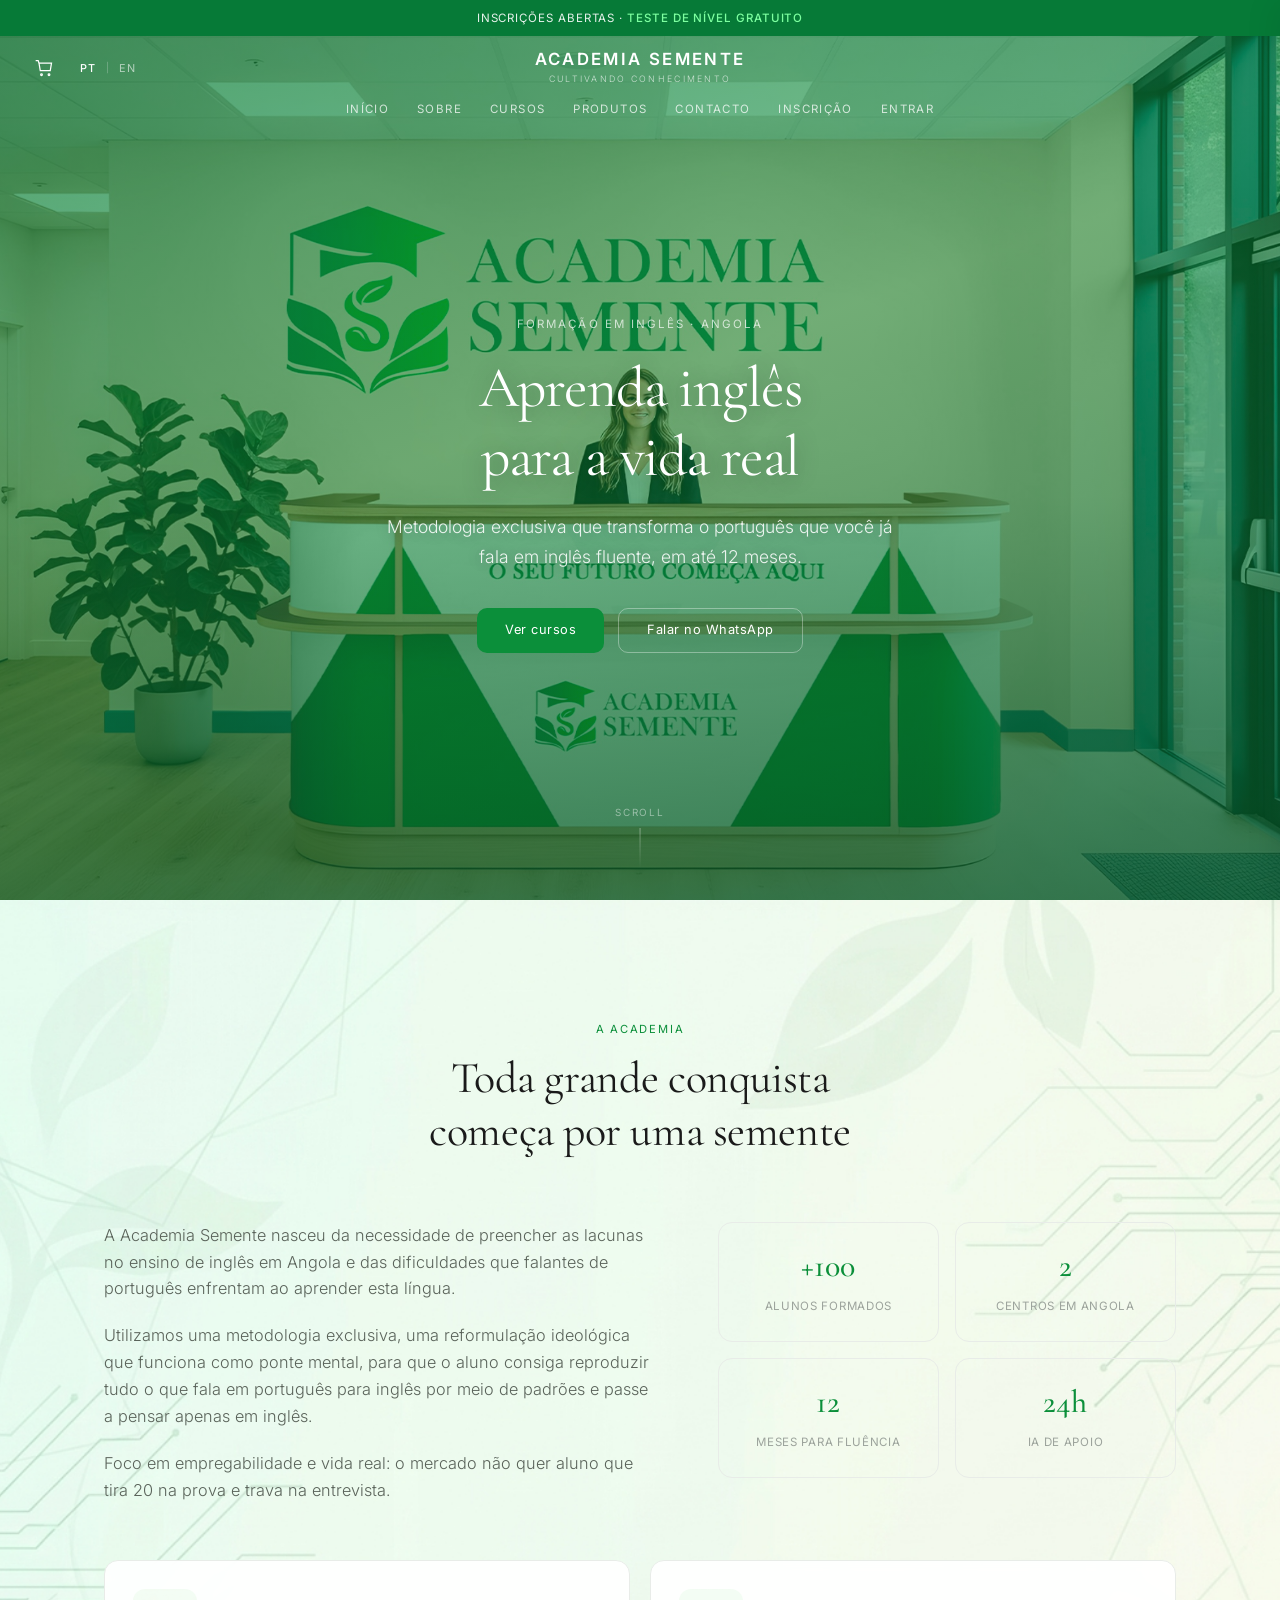
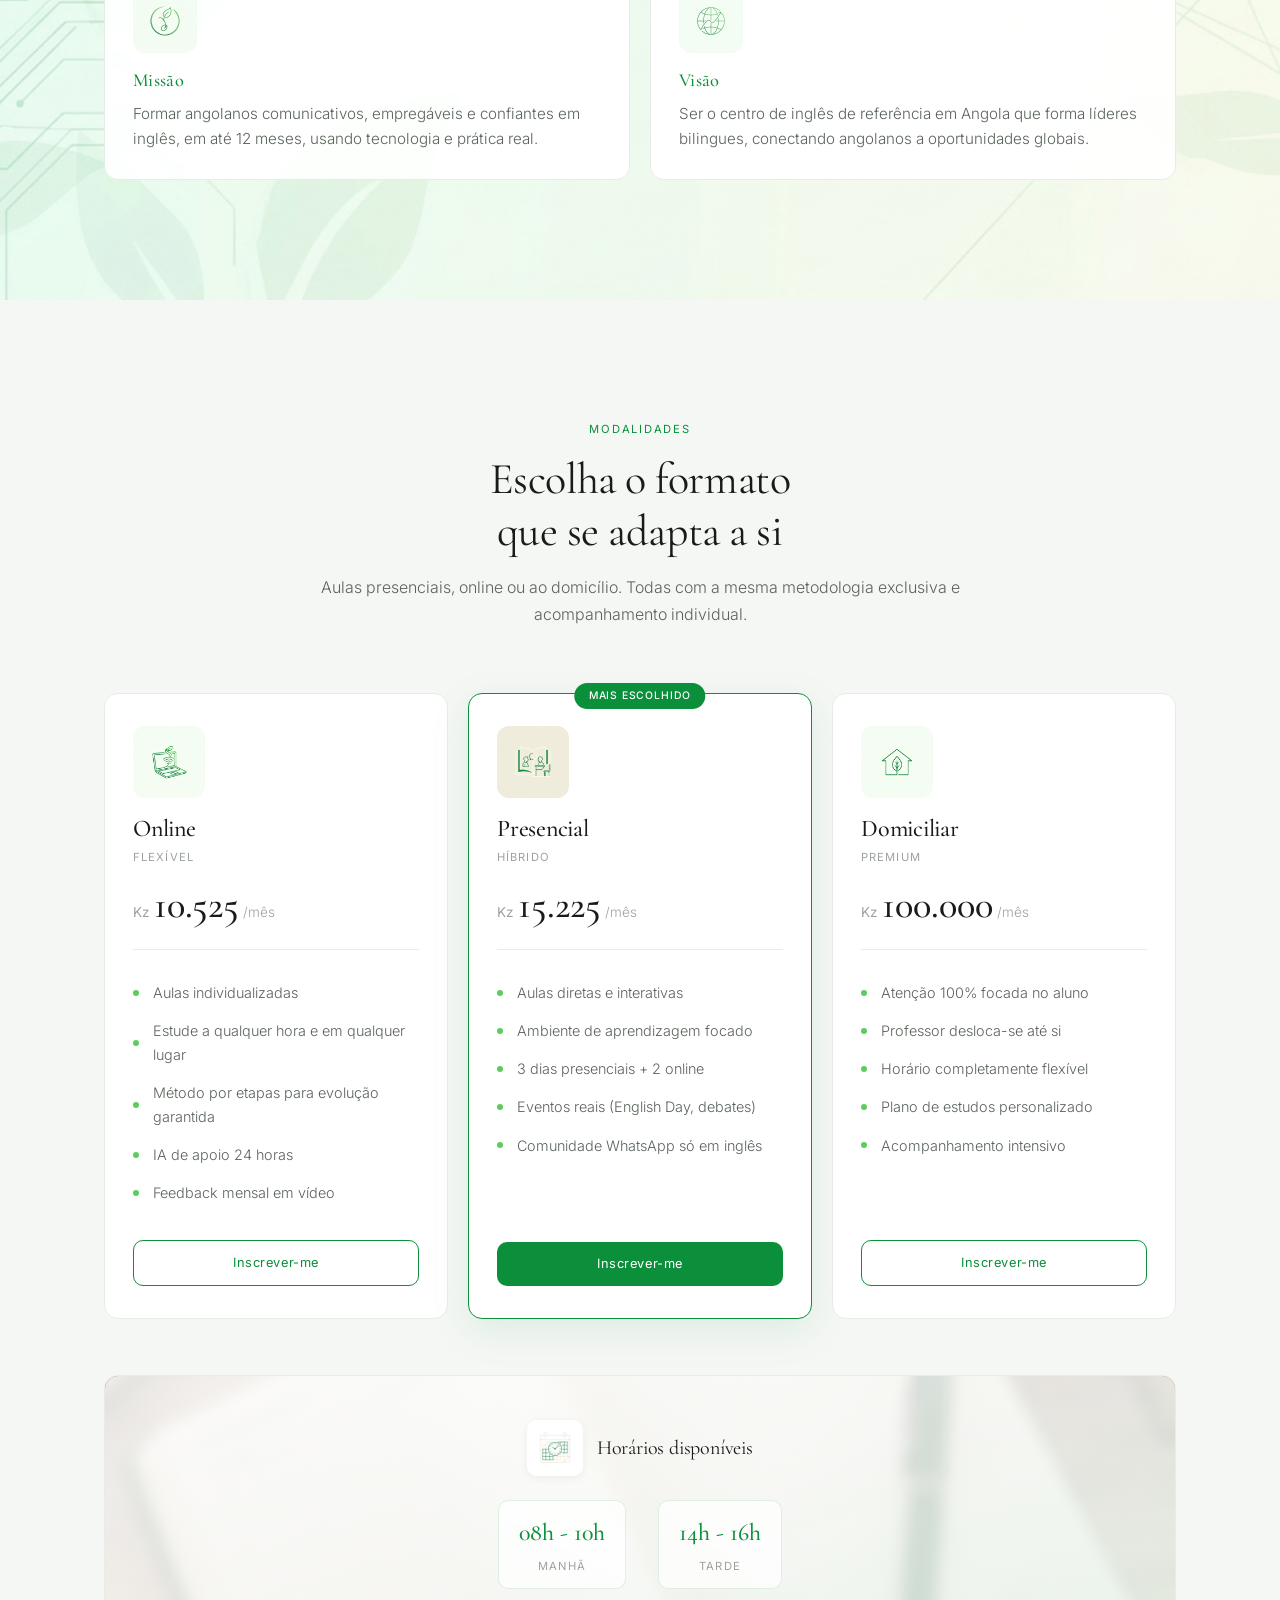
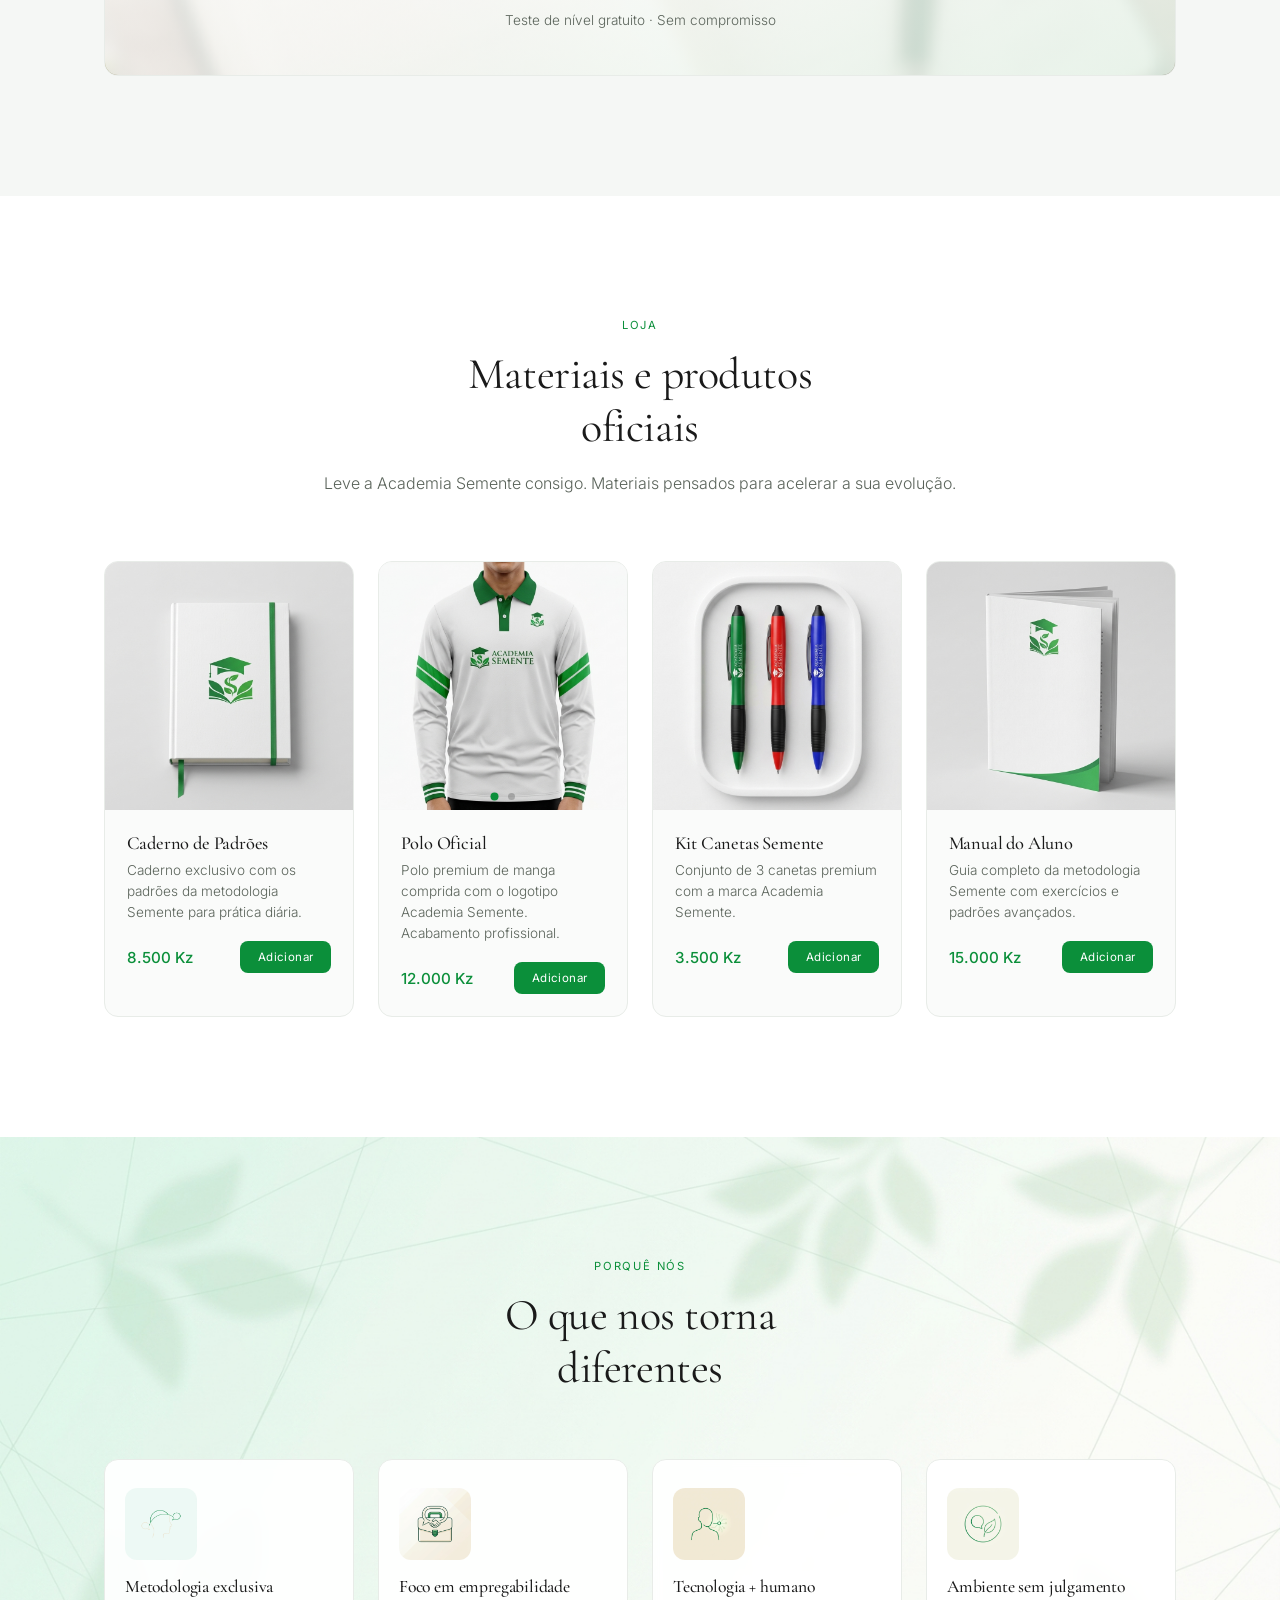
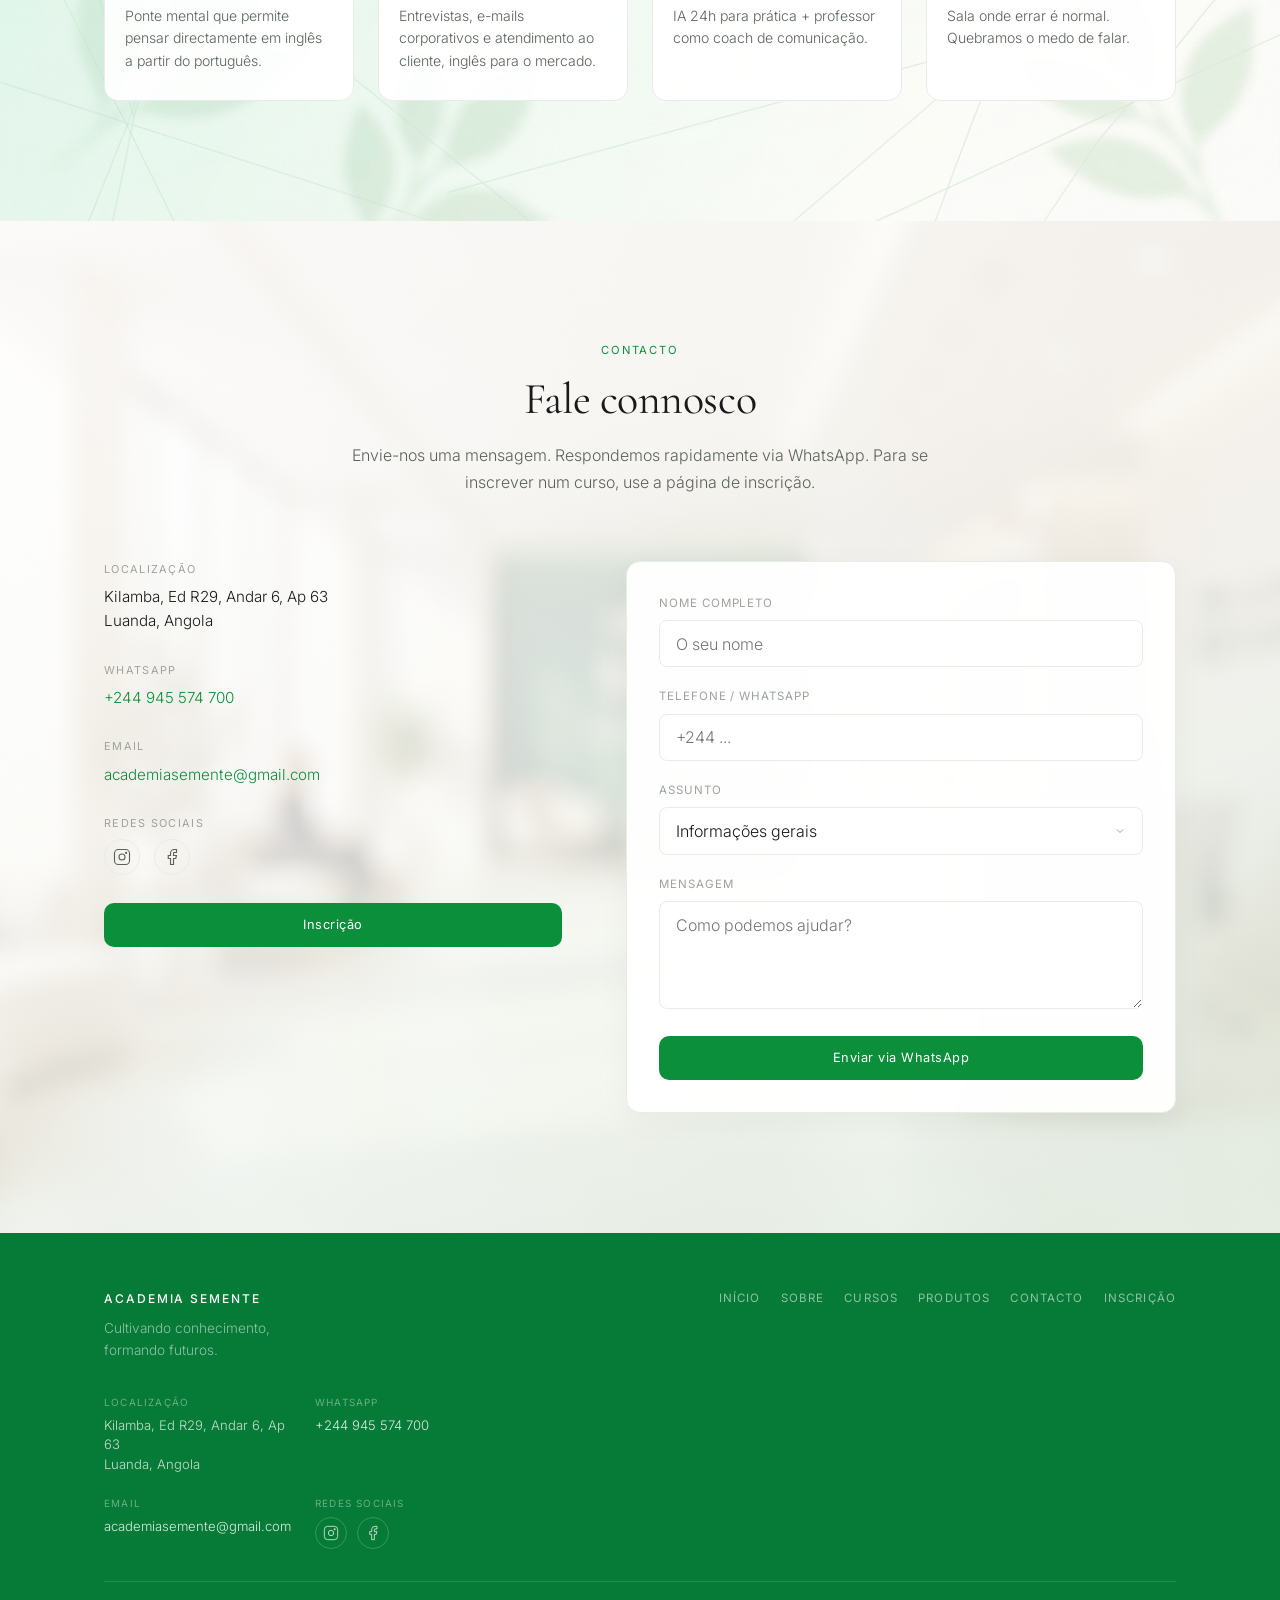
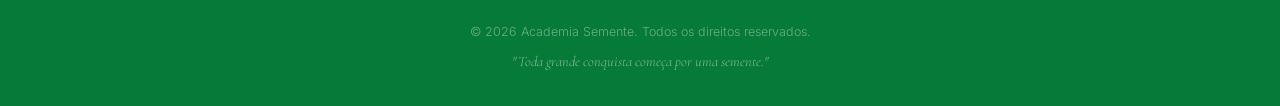
==== commit 06ddf5fa: "up" ====
--- a/academiasemente/site/index.html
+++ b/academiasemente/site/index.html
@@ -66,7 +66,7 @@
       <a href="#produtos" data-i18n="navProducts">Produtos</a>
       <a href="#contacto" data-i18n="navContact">Contacto</a>
       <a href="inscricao.html" data-i18n="navEnroll">Inscrição</a>
-      <a href="conta.html" data-i18n="navAccount">Área do aluno</a>
+      <a href="conta.html" data-i18n="navAccount">Entrar</a>
     </nav>
   </header>
 
@@ -88,14 +88,8 @@
       <a href="#produtos" data-i18n="navProducts">Produtos</a>
       <a href="#contacto" data-i18n="navContact">Contacto</a>
       <a href="inscricao.html" data-i18n="navEnroll">Inscrição</a>
-      <a href="conta.html" data-i18n="navAccount">Área do aluno</a>
+      <a href="conta.html" data-i18n="navAccount">Entrar</a>
     </nav>
-    <div class="drawer-footer">
-      <a href="https://wa.me/244945574700" target="_blank" rel="noopener" class="drawer-whatsapp">
-        <svg width="16" height="16" viewBox="0 0 24 24" fill="currentColor"><path d="M17.472 14.382c-.297-.149-1.758-.867-2.03-.967-.273-.099-.471-.148-.67.15-.197.297-.767.966-.94 1.164-.173.199-.347.223-.644.075-.297-.15-1.255-.463-2.39-1.475-.883-.788-1.48-1.761-1.653-2.059-.173-.297-.018-.458.13-.606.134-.133.298-.347.446-.52.149-.174.198-.298.298-.497.099-.198.05-.371-.025-.52-.075-.149-.669-1.612-.916-2.207-.242-.579-.487-.5-.669-.51-.173-.008-.371-.01-.57-.01-.198 0-.52.074-.792.372-.272.297-1.04 1.016-1.04 2.479 0 1.462 1.065 2.875 1.213 3.074.149.198 2.096 3.2 5.077 4.487.709.306 1.262.489 1.694.625.712.227 1.36.195 1.871.118.571-.085 1.758-.719 2.006-1.413.248-.694.248-1.289.173-1.413-.074-.124-.272-.198-.57-.347z"/><path d="M12 0C5.373 0 0 5.373 0 12c0 2.625.846 5.059 2.284 7.034L.789 23.512a.5.5 0 00.605.654l4.69-1.494A11.94 11.94 0 0012 24c6.627 0 12-5.373 12-12S18.627 0 12 0zm0 22c-2.39 0-4.605-.75-6.44-2.03l-.46-.3-3.04.97.96-3.15-.32-.48A9.96 9.96 0 012 12C2 6.477 6.477 2 12 2s10 4.477 10 10-4.477 10-10 10z"/></svg>
-        WhatsApp
-      </a>
-    </div>
   </aside>
 
   <main>
--- a/academiasemente/site/css/styles.css
+++ b/academiasemente/site/css/styles.css
@@ -204,7 +204,7 @@
   position: relative;
 }
 
-/* Brand — centered */
+/* Brand — centered (Kylie-style: large name, smaller tagline) */
 .brand {
   position: absolute;
   left: 50%;
@@ -214,26 +214,31 @@
   align-items: center;
   text-align: center;
   transition: color var(--trans);
+  max-width: calc(100% - 140px); /* leave room for hamburger + cart on narrow phones */
+  pointer-events: auto;
+  z-index: 1;
 }
 
 .brand-name {
   font-family: 'Inter', sans-serif;
-  font-size: 0.72rem;
-  font-weight: 500;
-  letter-spacing: 0.16em;
+  font-size: 0.95rem;
+  font-weight: 600;
+  letter-spacing: 0.12em;
   text-transform: uppercase;
   color: var(--white);
-  line-height: 1.3;
+  line-height: 1.2;
+  white-space: nowrap;
 }
 
 .brand-tagline {
   font-family: 'Inter', sans-serif;
-  font-size: 0.58rem;
+  font-size: 0.52rem;
   font-weight: 300;
-  letter-spacing: 0.28em;
+  letter-spacing: 0.22em;
   text-transform: uppercase;
   color: rgba(255,255,255,0.7);
-  margin-top: 2px;
+  margin-top: 3px;
+  white-space: nowrap;
 }
 
 /* Hamburger */
@@ -247,6 +252,7 @@
   cursor: pointer;
   z-index: 10;
   padding: 0;
+  flex-shrink: 0;
 }
 
 .ham-line {
@@ -275,8 +281,9 @@
 .header-actions {
   display: flex;
   align-items: center;
-  gap: 1rem;
+  gap: 0.75rem;
   z-index: 10;
+  flex-shrink: 0;
 }
 
 .cart-btn {
@@ -403,8 +410,16 @@
   .header-inner {
     height: 64px;
   }
-  .site-header {
-    /* taller to accommodate nav below brand */
+  .brand {
+    max-width: none;
+  }
+  .brand-name {
+    font-size: 1.05rem;
+    letter-spacing: 0.14em;
+  }
+  .brand-tagline {
+    font-size: 0.55rem;
+    letter-spacing: 0.26em;
   }
 }
 
@@ -1136,12 +1151,13 @@
 
 .products-grid {
   display: grid;
-  gap: 1.5rem;
+  grid-template-columns: repeat(2, 1fr);
+  gap: 1rem;
 }
 
 @media (min-width: 640px) {
   .products-grid {
-    grid-template-columns: repeat(2, 1fr);
+    gap: 1.5rem;
   }
 }
 
@@ -1308,12 +1324,34 @@
   align-items: center;
   justify-content: space-between;
   gap: 0.75rem;
+  flex-wrap: wrap;
 }
 
 .product-price .price {
   font-size: 0.95rem;
   font-weight: 500;
   color: var(--accent);
+}
+
+/* Tighter product cards in 2-col mobile */
+@media (max-width: 639px) {
+  .product-info {
+    padding: 0.9rem 0.85rem 1rem;
+  }
+  .product-info h3 {
+    font-size: 0.95rem;
+  }
+  .product-info p {
+    font-size: 0.75rem;
+    margin-bottom: 0.75rem;
+  }
+  .product-price .price {
+    font-size: 0.85rem;
+  }
+  .product-price .btn {
+    padding: 0.45rem 0.7rem;
+    font-size: 0.65rem;
+  }
 }
 
 /* ========== DIFERENCIAIS ========== */
@@ -2214,6 +2252,34 @@
   }
 }
 
+/* Very narrow phones: prevent brand overlapping cart/hamburger */
+@media (max-width: 400px) {
+  .header-inner {
+    padding: 0 0.85rem;
+  }
+  .brand {
+    max-width: calc(100% - 120px);
+  }
+  .brand-name {
+    font-size: 0.82rem;
+    letter-spacing: 0.08em;
+  }
+  .brand-tagline {
+    font-size: 0.45rem;
+    letter-spacing: 0.14em;
+  }
+  .header-actions {
+    gap: 0.4rem;
+  }
+  .lang-toggle {
+    gap: 3px;
+  }
+  .cart-btn {
+    width: 36px;
+    height: 36px;
+  }
+}
+
 /* Focus styles for accessibility */
 a:focus-visible,
 button:focus-visible,
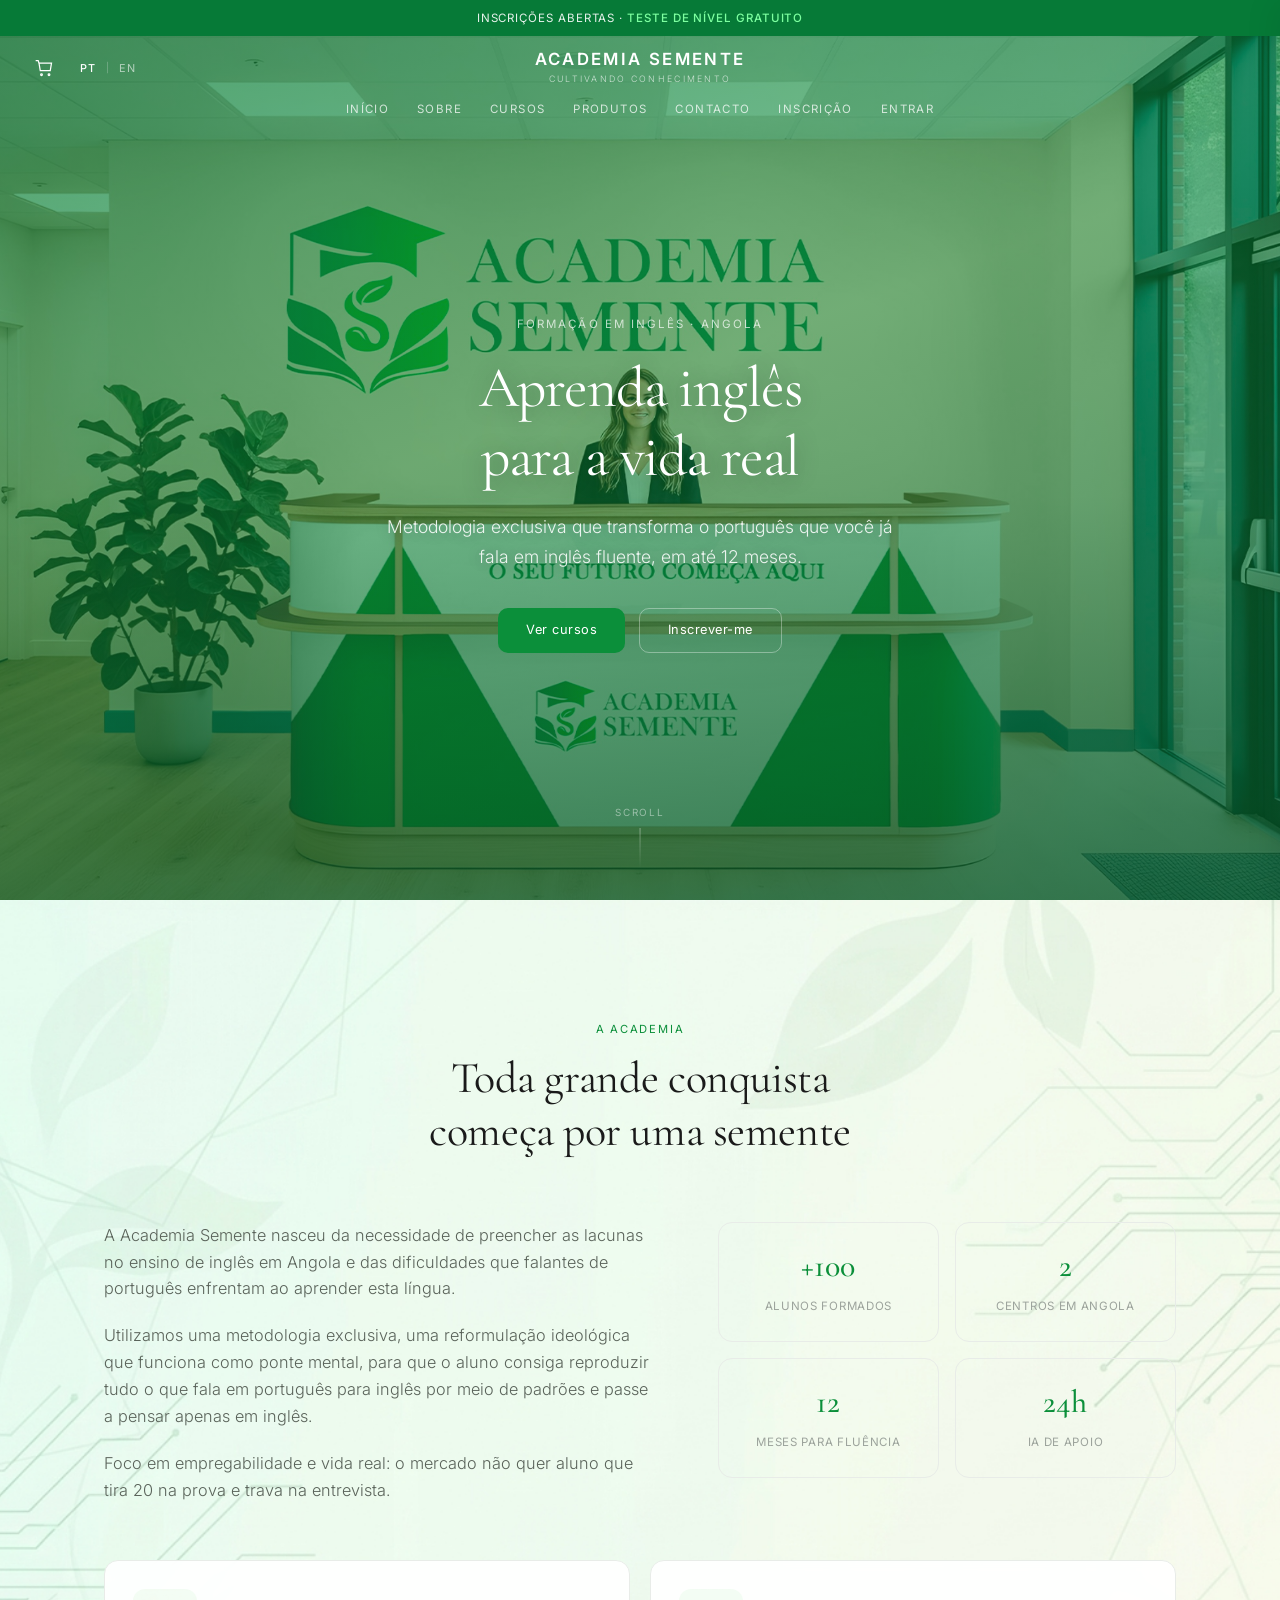
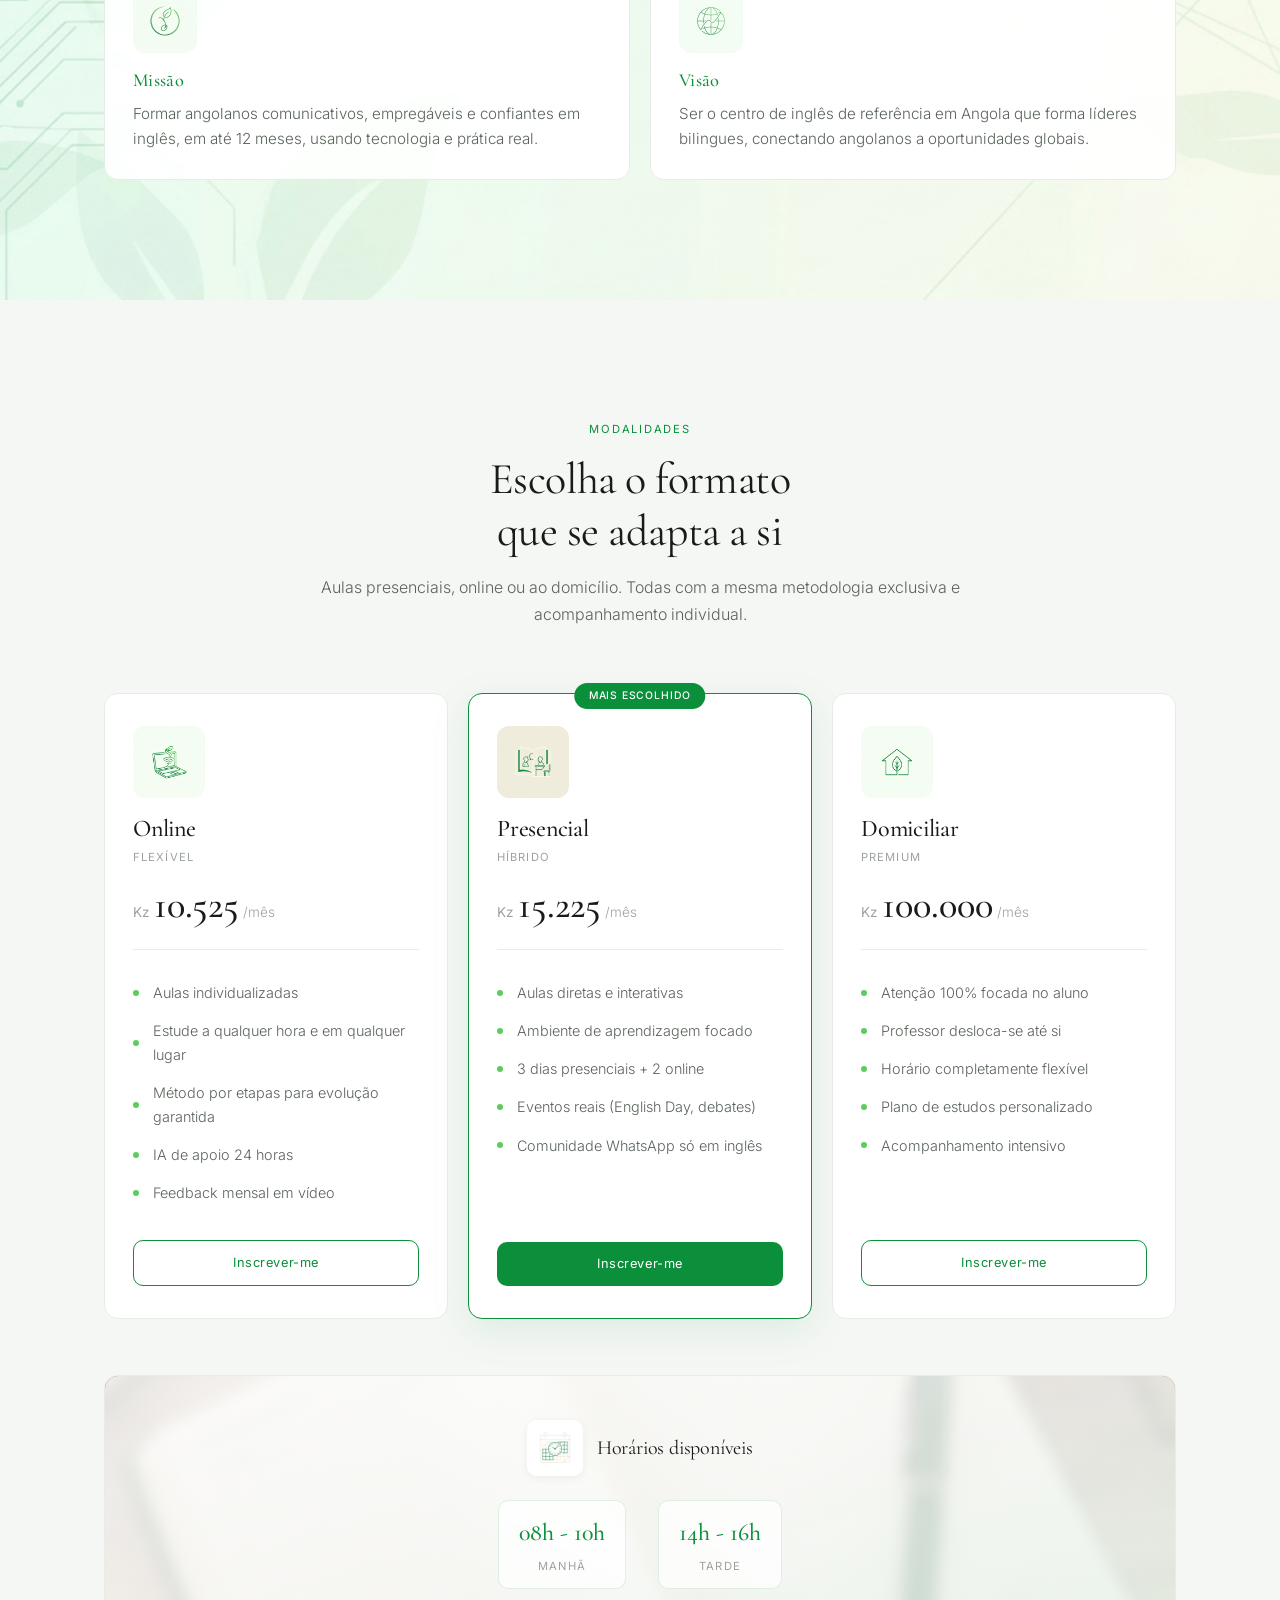
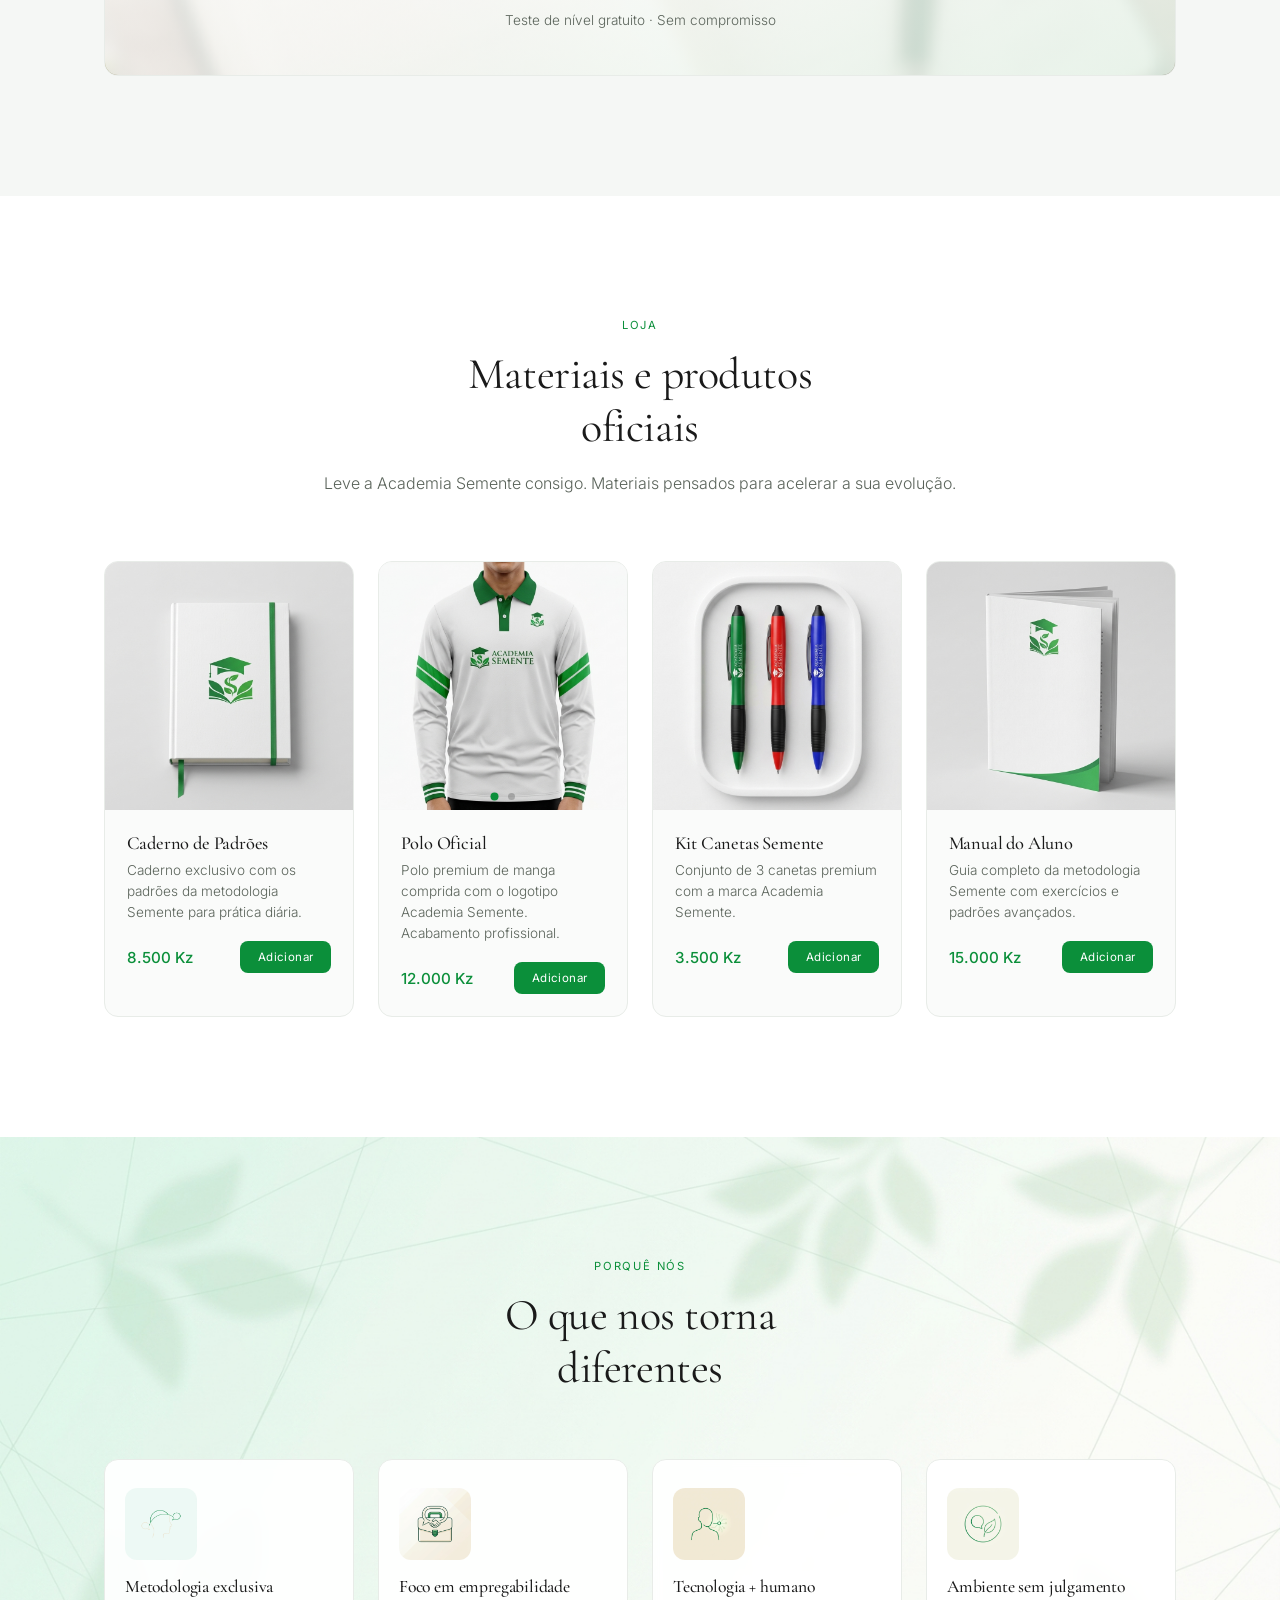
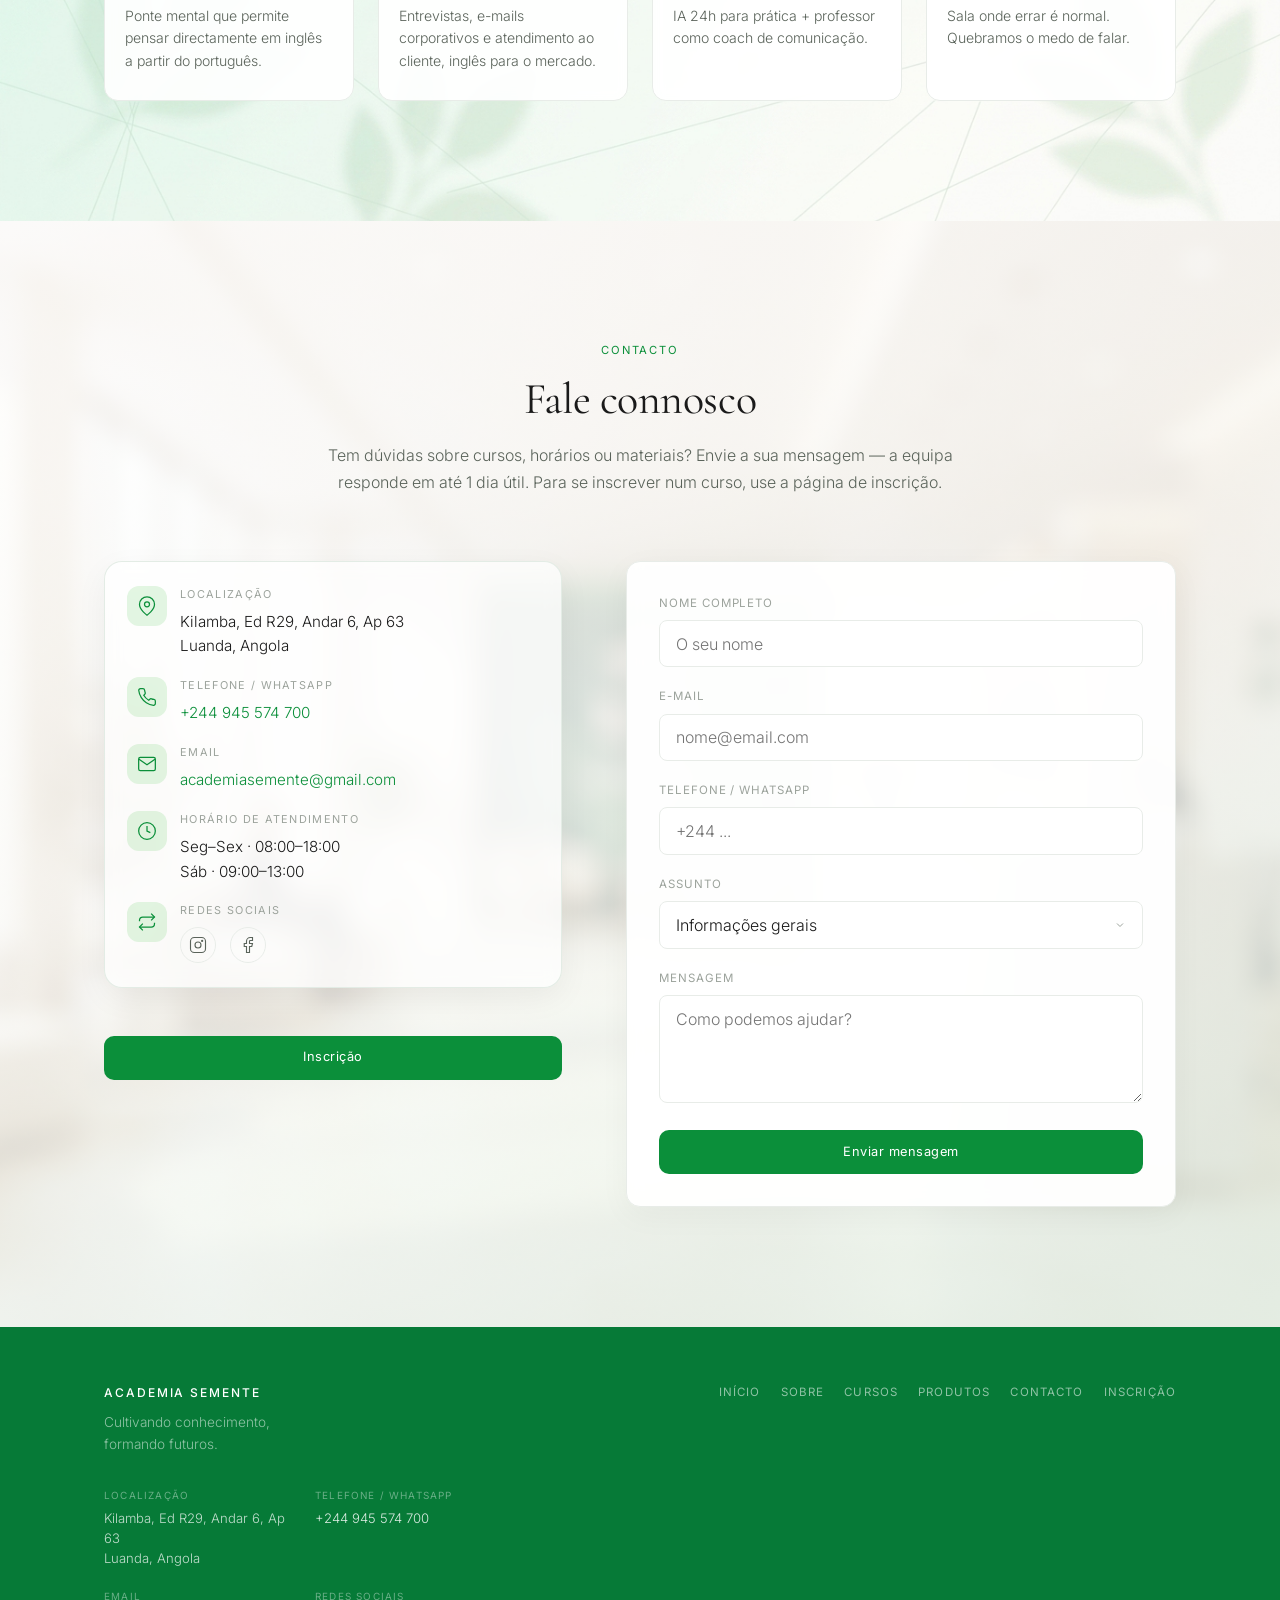
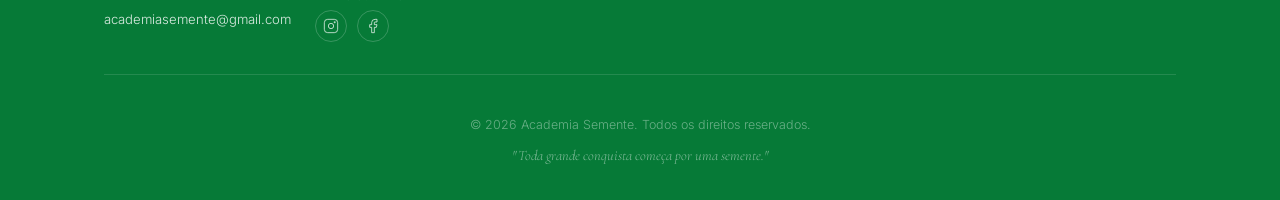
==== commit 2e2ebbf8: "u" ====
--- a/academiasemente/site/index.html
+++ b/academiasemente/site/index.html
@@ -104,7 +104,7 @@
           <p class="hero-subtitle" data-i18n="heroSubtitle">Metodologia exclusiva que transforma o português que você já fala em inglês fluente, em até 12 meses.</p>
           <div class="hero-cta">
             <a href="#cursos" class="btn btn-primary" data-i18n="heroCta">Ver cursos</a>
-            <a href="https://wa.me/244945574700?text=Olá! Gostaria de saber mais sobre os cursos da Academia Semente." target="_blank" rel="noopener" class="btn btn-ghost" data-i18n="heroCta2">Falar no WhatsApp</a>
+            <a href="inscricao.html" class="btn btn-ghost" data-i18n="heroCta2">Inscrever-me</a>
           </div>
         </div>
       </div>
@@ -399,41 +399,76 @@
         <div class="section-header">
           <p class="section-eyebrow" data-i18n="contactEyebrow">Contacto</p>
           <h2 class="section-title" data-i18n="contactTitle">Fale connosco</h2>
-          <p class="section-desc" data-i18n="contactDesc">Envie-nos uma mensagem. Respondemos rapidamente via WhatsApp. Para se inscrever num curso, use a página de inscrição.</p>
+          <p class="section-desc" data-i18n="contactDesc">Tem dúvidas sobre cursos, horários ou materiais? Envie a sua mensagem — a equipa responde em até 1 dia útil. Para se inscrever num curso, use a página de inscrição.</p>
         </div>
 
         <div class="contact-grid">
           <div class="contact-info">
-            <div class="info-item">
-              <span class="info-label" data-i18n="locationLabel">Localização</span>
-              <p>Kilamba, Ed R29, Andar 6, Ap 63<br>Luanda, Angola</p>
-            </div>
-            <div class="info-item">
-              <span class="info-label" data-i18n="phoneLabel">WhatsApp</span>
-              <p><a href="https://wa.me/244945574700">+244 945 574 700</a></p>
-            </div>
-            <div class="info-item">
-              <span class="info-label" data-i18n="emailLabel">Email</span>
-              <p><a href="mailto:academiasemente@gmail.com">academiasemente@gmail.com</a></p>
-            </div>
-            <div class="info-item">
-              <span class="info-label" data-i18n="socialLabel">Redes sociais</span>
-              <div class="social-links">
-                <a href="https://www.instagram.com/academiasemente" target="_blank" rel="noopener" aria-label="Instagram">
-                  <svg width="18" height="18" viewBox="0 0 24 24" fill="none" stroke="currentColor" stroke-width="1.5"><rect x="2" y="2" width="20" height="20" rx="5"/><circle cx="12" cy="12" r="4"/><circle cx="17.5" cy="6.5" r="1.5" fill="currentColor" stroke="none"/></svg>
-                </a>
-                <a href="https://www.facebook.com/profile.php?id=61584786747541" target="_blank" rel="noopener" aria-label="Facebook">
-                  <svg width="18" height="18" viewBox="0 0 24 24" fill="none" stroke="currentColor" stroke-width="1.5"><path d="M18 2h-3a5 5 0 00-5 5v3H7v4h3v8h4v-8h3l1-4h-4V7a1 1 0 011-1h3z"/></svg>
-                </a>
-              </div>
-            </div>
-            <a href="inscricao.html" class="btn btn-primary" data-i18n="navEnroll">Inscrição</a>
+            <div class="contact-info-card">
+              <div class="info-item">
+                <span class="info-icon" aria-hidden="true">
+                  <svg width="20" height="20" viewBox="0 0 24 24" fill="none" stroke="currentColor" stroke-width="1.5"><path d="M21 10c0 7-9 13-9 13s-9-6-9-13a9 9 0 0118 0z"/><circle cx="12" cy="10" r="3"/></svg>
+                </span>
+                <div>
+                  <span class="info-label" data-i18n="locationLabel">Localização</span>
+                  <p>Kilamba, Ed R29, Andar 6, Ap 63<br>Luanda, Angola</p>
+                </div>
+              </div>
+              <div class="info-item">
+                <span class="info-icon" aria-hidden="true">
+                  <svg width="20" height="20" viewBox="0 0 24 24" fill="none" stroke="currentColor" stroke-width="1.5"><path d="M22 16.92v3a2 2 0 01-2.18 2 19.79 19.79 0 01-8.63-3.07 19.5 19.5 0 01-6-6 19.79 19.79 0 01-3.07-8.67A2 2 0 014.11 2h3a2 2 0 012 1.72c.127.96.361 1.903.7 2.81a2 2 0 01-.45 2.11L8.09 9.91a16 16 0 006 6l1.27-1.27a2 2 0 012.11-.45c.907.339 1.85.573 2.81.7A2 2 0 0122 16.92z"/></svg>
+                </span>
+                <div>
+                  <span class="info-label" data-i18n="phoneLabel">Telefone / WhatsApp</span>
+                  <p><a href="https://wa.me/244945574700">+244 945 574 700</a></p>
+                </div>
+              </div>
+              <div class="info-item">
+                <span class="info-icon" aria-hidden="true">
+                  <svg width="20" height="20" viewBox="0 0 24 24" fill="none" stroke="currentColor" stroke-width="1.5"><path d="M4 4h16c1.1 0 2 .9 2 2v12c0 1.1-.9 2-2 2H4c-1.1 0-2-.9-2-2V6c0-1.1.9-2 2-2z"/><polyline points="22,6 12,13 2,6"/></svg>
+                </span>
+                <div>
+                  <span class="info-label" data-i18n="emailLabel">Email</span>
+                  <p><a href="mailto:academiasemente@gmail.com">academiasemente@gmail.com</a></p>
+                </div>
+              </div>
+              <div class="info-item">
+                <span class="info-icon" aria-hidden="true">
+                  <svg width="20" height="20" viewBox="0 0 24 24" fill="none" stroke="currentColor" stroke-width="1.5"><circle cx="12" cy="12" r="10"/><polyline points="12 6 12 12 16 14"/></svg>
+                </span>
+                <div>
+                  <span class="info-label" data-i18n="hoursLabel">Horário de atendimento</span>
+                  <p data-i18n="hoursText">Seg–Sex · 08:00–18:00<br>Sáb · 09:00–13:00</p>
+                </div>
+              </div>
+              <div class="info-item">
+                <span class="info-icon" aria-hidden="true">
+                  <svg width="20" height="20" viewBox="0 0 24 24" fill="none" stroke="currentColor" stroke-width="1.5"><path d="M17 2l4 4-4 4"/><path d="M3 11v-1a4 4 0 014-4h14"/><path d="M7 22l-4-4 4-4"/><path d="M21 13v1a4 4 0 01-4 4H3"/></svg>
+                </span>
+                <div>
+                  <span class="info-label" data-i18n="socialLabel">Redes sociais</span>
+                  <div class="social-links">
+                    <a href="https://www.instagram.com/academiasemente" target="_blank" rel="noopener" aria-label="Instagram">
+                      <svg width="18" height="18" viewBox="0 0 24 24" fill="none" stroke="currentColor" stroke-width="1.5"><rect x="2" y="2" width="20" height="20" rx="5"/><circle cx="12" cy="12" r="4"/><circle cx="17.5" cy="6.5" r="1.5" fill="currentColor" stroke="none"/></svg>
+                    </a>
+                    <a href="https://www.facebook.com/profile.php?id=61584786747541" target="_blank" rel="noopener" aria-label="Facebook">
+                      <svg width="18" height="18" viewBox="0 0 24 24" fill="none" stroke="currentColor" stroke-width="1.5"><path d="M18 2h-3a5 5 0 00-5 5v3H7v4h3v8h4v-8h3l1-4h-4V7a1 1 0 011-1h3z"/></svg>
+                    </a>
+                  </div>
+                </div>
+              </div>
+            </div>
+            <a href="inscricao.html" class="btn btn-primary contact-enroll-btn" data-i18n="navEnroll">Inscrição</a>
           </div>
 
           <form class="contact-form" id="contactForm">
             <div class="form-group">
               <label for="c-name" data-i18n="formName">Nome completo</label>
               <input type="text" id="c-name" name="name" required placeholder="O seu nome" data-i18n-placeholder="formNamePh" autocomplete="name">
+            </div>
+            <div class="form-group">
+              <label for="c-email" data-i18n="formEmail">Email</label>
+              <input type="email" id="c-email" name="email" required placeholder="seu@email.com" data-i18n-placeholder="formEmailPh" autocomplete="email">
             </div>
             <div class="form-group">
               <label for="c-phone" data-i18n="formPhone">Telefone / WhatsApp</label>
@@ -453,7 +488,9 @@
               <label for="c-message" data-i18n="formMessage">Mensagem</label>
               <textarea id="c-message" name="message" rows="4" required placeholder="Como podemos ajudar?" data-i18n-placeholder="formMessagePh"></textarea>
             </div>
-            <button type="submit" class="btn btn-primary btn-full" data-i18n="formSubmit">Enviar via WhatsApp</button>
+            <p class="form-error" id="contactError" hidden></p>
+            <p class="form-success" id="contactSuccess" hidden data-i18n="contactSuccess">Mensagem enviada. A equipa responderá em breve.</p>
+            <button type="submit" class="btn btn-primary btn-full" id="contactSubmitBtn" data-i18n="formSubmit">Enviar mensagem</button>
           </form>
         </div>
       </div>
--- a/academiasemente/site/css/styles.css
+++ b/academiasemente/site/css/styles.css
@@ -1540,6 +1540,54 @@
   color: var(--accent);
 }
 
+
+.contact-info-card {
+  display: flex;
+  flex-direction: column;
+  gap: 1.15rem;
+  padding: 1.5rem 1.35rem;
+  background: rgba(255,255,255,0.72);
+  border: 1px solid rgba(226, 235, 228, 0.95);
+  border-radius: 18px;
+  box-shadow: 0 10px 32px rgba(15, 26, 18, 0.05);
+  backdrop-filter: blur(8px);
+}
+.contact-info .info-item {
+  display: flex;
+  align-items: flex-start;
+  gap: 0.85rem;
+}
+.contact-info .info-icon {
+  flex-shrink: 0;
+  width: 40px;
+  height: 40px;
+  border-radius: 12px;
+  background: rgba(25, 181, 26, 0.12);
+  color: #0B8F3A;
+  display: flex;
+  align-items: center;
+  justify-content: center;
+}
+.contact-enroll-btn {
+  margin-top: 1.25rem;
+  width: 100%;
+  text-align: center;
+}
+.contact-form .form-error {
+  color: #b42318;
+  font-size: 0.88rem;
+  margin: 0 0 0.75rem;
+}
+.contact-form .form-success {
+  color: #0B8F3A;
+  font-size: 0.9rem;
+  font-weight: 500;
+  margin: 0 0 0.75rem;
+  padding: 0.75rem 0.9rem;
+  background: rgba(25, 181, 26, 0.1);
+  border-radius: 10px;
+}
+
 .contact-form {
   border: 1px solid var(--gray-200);
   border-radius: var(--radius);
@@ -1655,6 +1703,48 @@
   color: var(--text-muted);
   text-align: center;
   letter-spacing: 0.02em;
+}
+
+.enroll-price-box {
+  display: flex;
+  align-items: baseline;
+  justify-content: space-between;
+  gap: 1rem;
+  padding: 1rem 1.15rem;
+  margin: 0.25rem 0 0.5rem;
+  background: rgba(11, 143, 58, 0.06);
+  border: 1px solid rgba(11, 143, 58, 0.2);
+  border-radius: var(--radius, 14px);
+}
+
+.enroll-price-label {
+  font-size: 0.78rem;
+  font-weight: 400;
+  letter-spacing: 0.06em;
+  text-transform: uppercase;
+  color: var(--text-soft, #5A635A);
+}
+
+.enroll-price-value {
+  font-family: 'Cormorant Garamond', Georgia, serif;
+  font-size: 1.35rem;
+  font-weight: 500;
+  color: var(--accent, #0B8F3A);
+}
+
+.field-hint {
+  margin: 0.4rem 0 0;
+  font-size: 0.78rem;
+  font-weight: 300;
+  color: var(--text-muted);
+  line-height: 1.45;
+}
+
+.enroll-form-error {
+  color: #b33;
+  font-size: 0.88rem;
+  margin: 0 0 0.75rem;
+  line-height: 1.4;
 }
 
 .desktop-nav a.nav-active {
@@ -2086,8 +2176,17 @@
   margin: 0 auto;
 }
 
+/* [hidden] must win over display:grid / flex so success replaces the form */
+.page-checkout [hidden],
+.checkout-grid[hidden],
+.checkout-empty[hidden],
+.order-success[hidden],
+.enroll-success[hidden] {
+  display: none !important;
+}
+
 @media (min-width: 800px) {
-  .checkout-grid {
+  .checkout-grid:not([hidden]) {
     grid-template-columns: 1fr 1.1fr;
     gap: 3rem;
     align-items: start;
